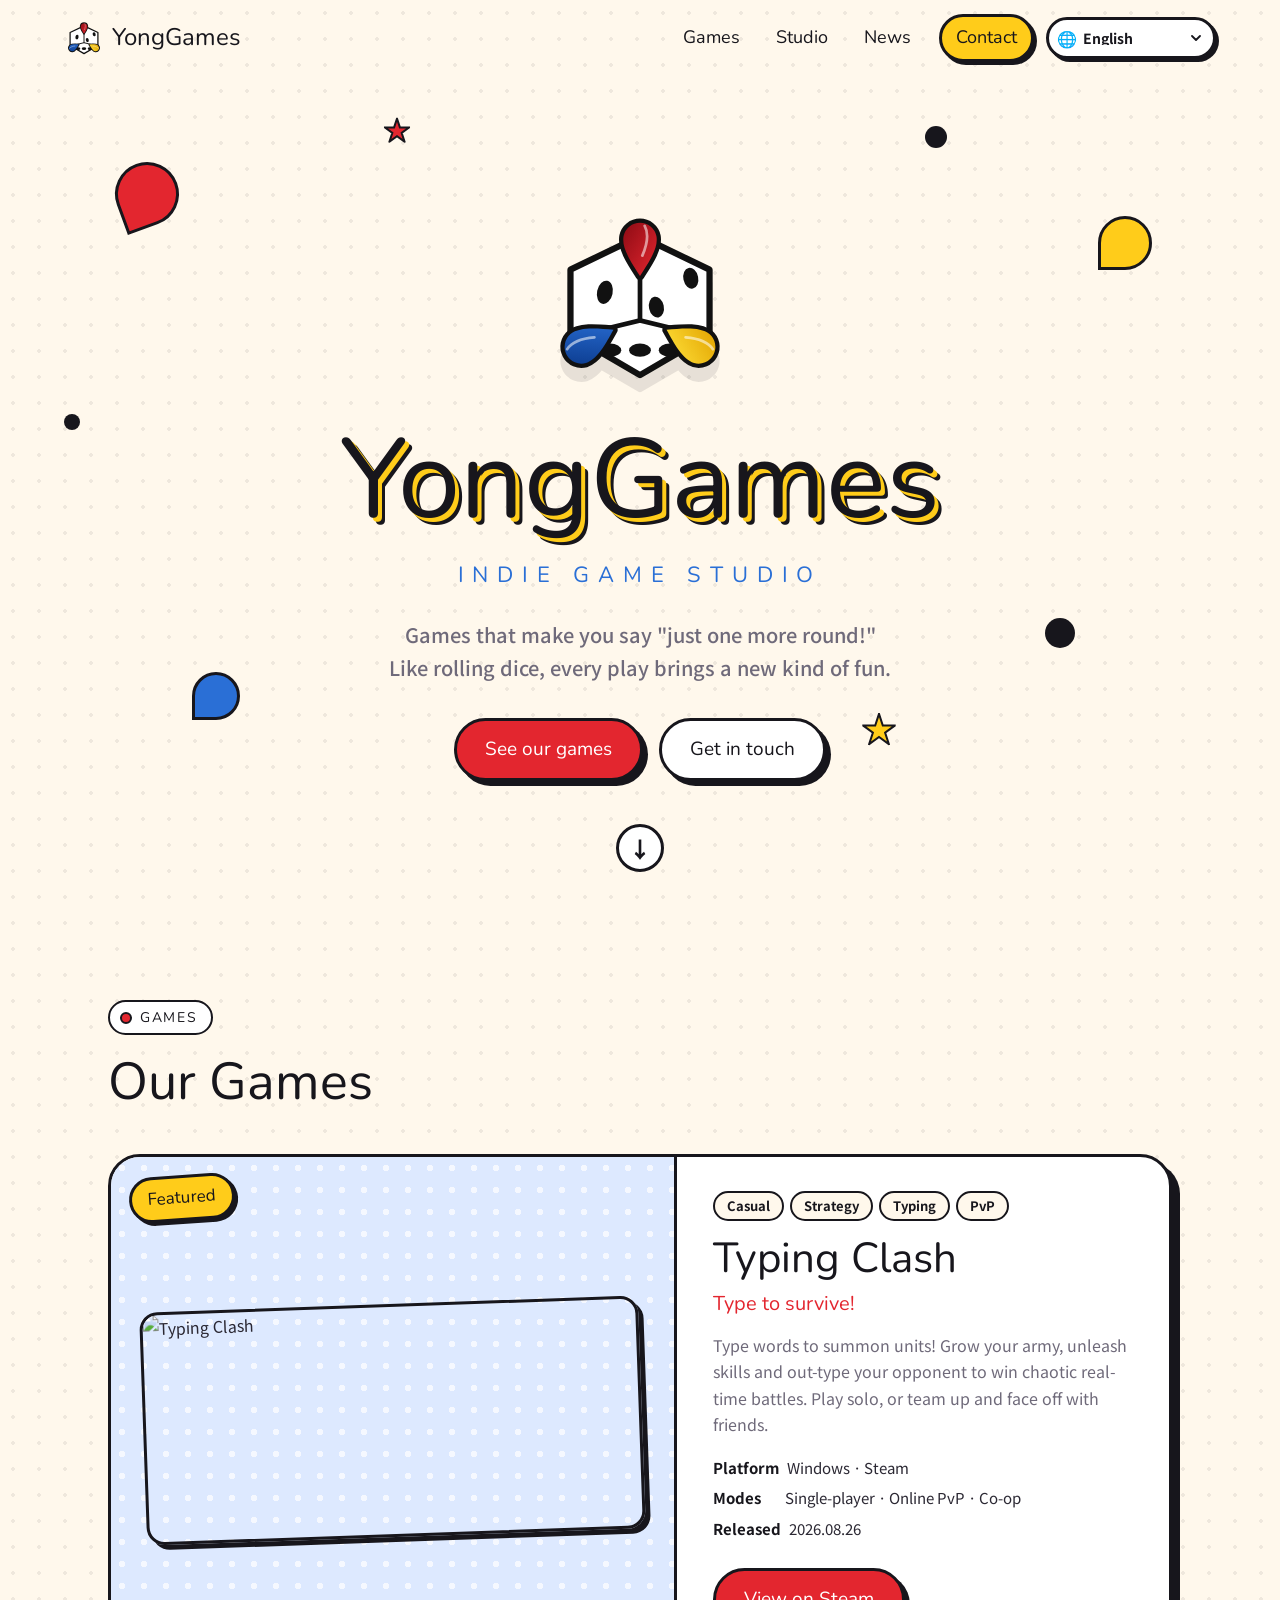
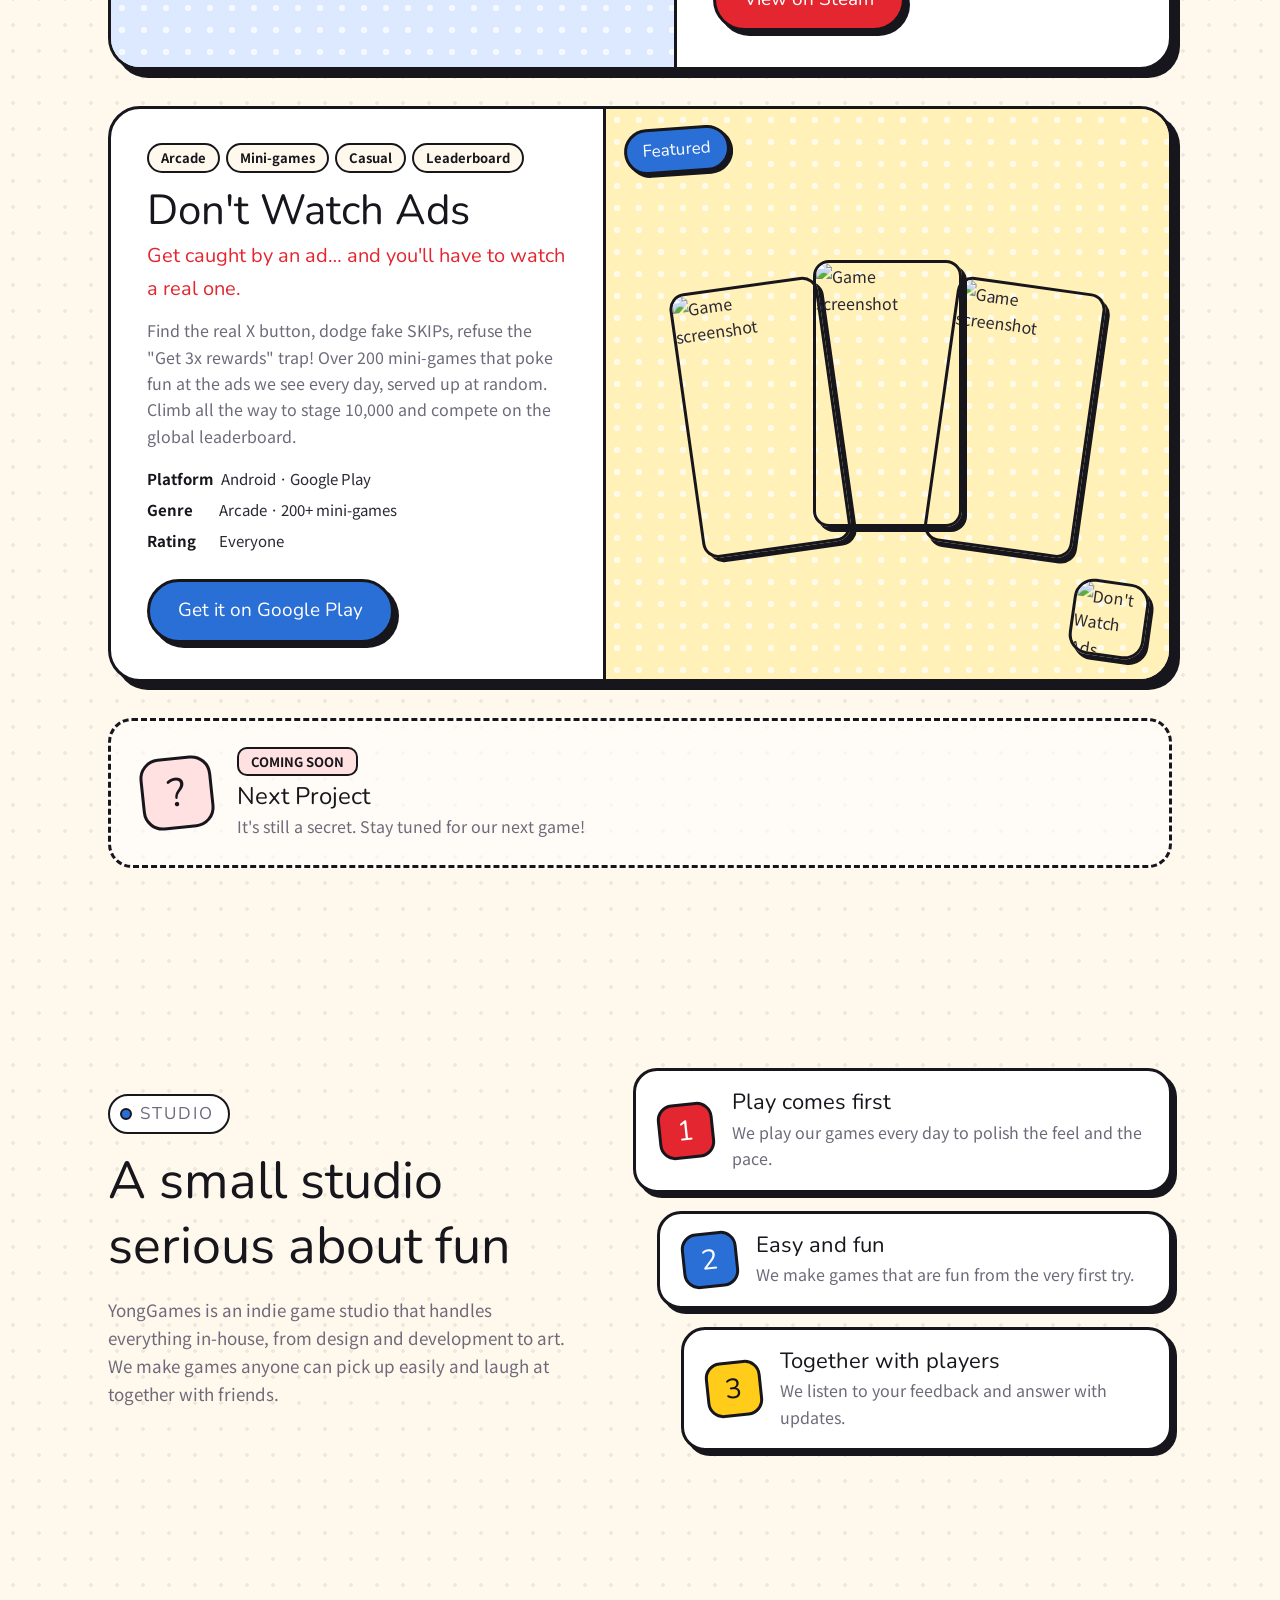
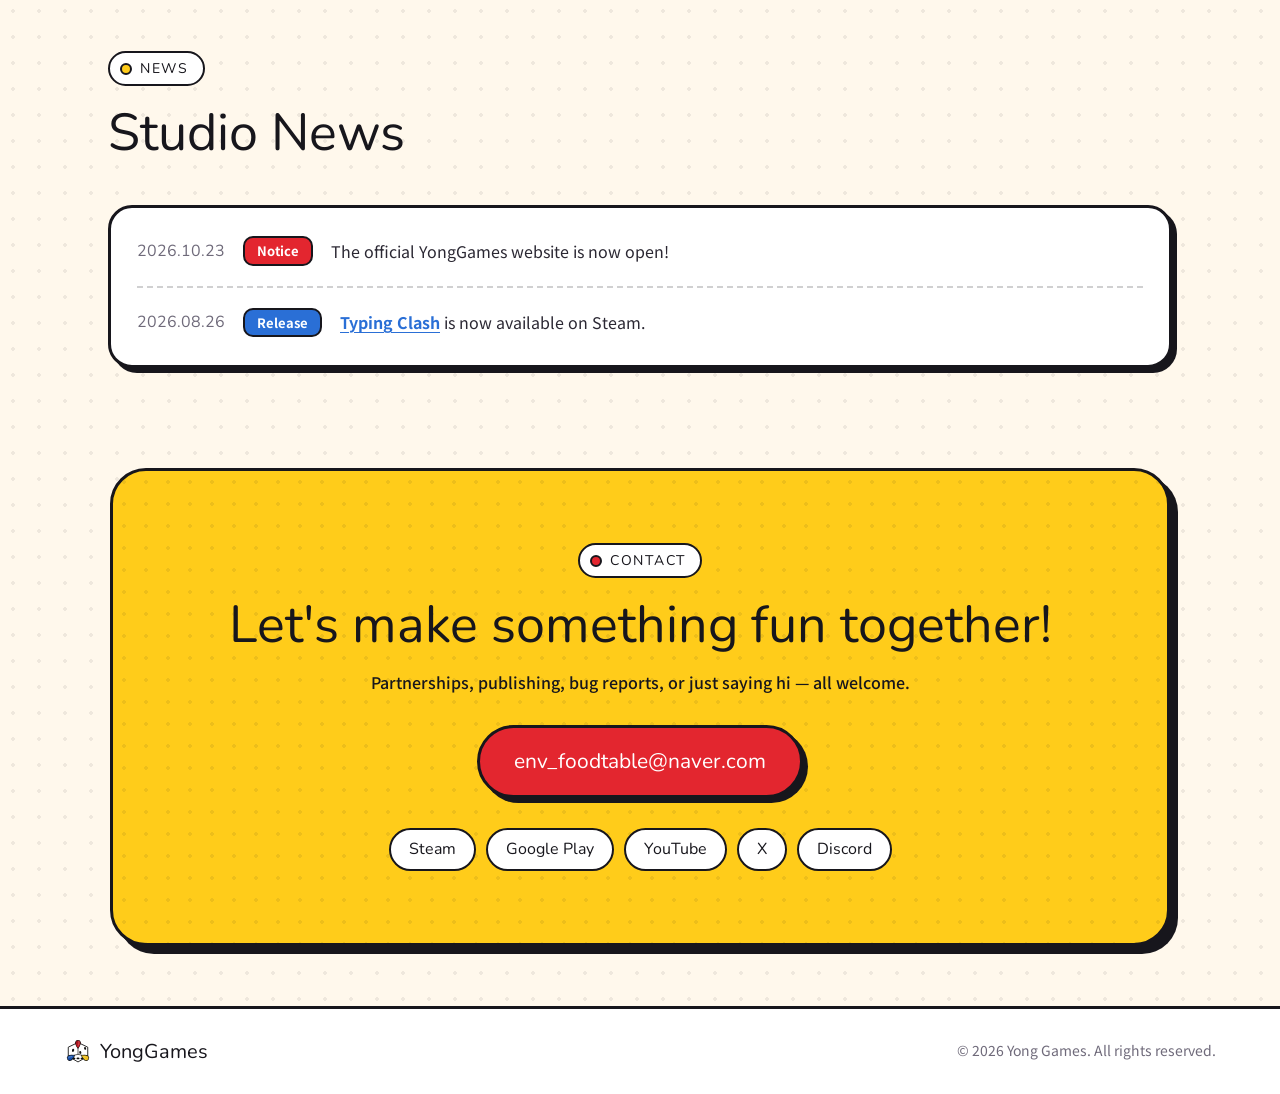
==== index.html @ a6df2eeb "Initial commit" ====
<!doctype html>
<html lang="ko">
  <head>
    <meta charset="UTF-8" />
    <meta name="viewport" content="width=device-width, initial-scale=1.0" />
    <title data-i18n="meta.title">용게임즈 | YongGames</title>
    <meta
      name="description"
      data-i18n-attr="content:meta.description"
      content="용게임즈(YongGames)는 한 판만 더 하고 싶어지는 즐거운 게임을 만드는 인디 게임 스튜디오입니다. 대표작 Typing Clash, 광고를 보지 마세요."
    />
    <link rel="icon" href="./assets/yonggames-logo.svg" type="image/svg+xml" />
    <link rel="preconnect" href="https://fonts.googleapis.com" />
    <link rel="preconnect" href="https://fonts.gstatic.com" crossorigin />
    <link
      href="https://fonts.googleapis.com/css2?family=Jua&family=Noto+Sans+KR:wght@400;500;700;900&display=swap"
      rel="stylesheet"
    />
    <link rel="stylesheet" href="./styles.css" />
  </head>
  <body>
    <header class="site-header">
      <a class="logo" href="#top" data-i18n-attr="aria-label:nav.home" aria-label="용게임즈 홈">
        <img src="./assets/yonggames-logo.svg" alt="" width="40" height="40" />
        <span data-i18n="brand">용게임즈</span>
      </a>
      <div class="header-right">
        <nav class="site-nav" aria-label="Menu">
          <a href="#games" data-i18n="nav.games">게임</a>
          <a href="#about" data-i18n="nav.studio">스튜디오</a>
          <a href="#news" data-i18n="nav.news">소식</a>
          <a href="#contact" class="nav-cta" data-i18n="nav.contact">문의하기</a>
        </nav>
        <label class="lang-picker">
          <span class="lang-globe" aria-hidden="true">🌐</span>
          <select id="lang-select" data-i18n-attr="aria-label:nav.language" aria-label="언어"></select>
        </label>
        <button class="nav-toggle" data-i18n-attr="aria-label:nav.menu" aria-label="메뉴 열기" aria-expanded="false">
          <span></span><span></span><span></span>
        </button>
      </div>
    </header>

    <main id="top">
      <section class="hero">
        <div class="floaties" aria-hidden="true">
          <span class="f f-red"></span>
          <span class="f f-blue"></span>
          <span class="f f-yellow"></span>
          <span class="f f-dot d1"></span>
          <span class="f f-dot d2"></span>
          <span class="f f-dot d3"></span>
          <span class="f f-star s1">★</span>
          <span class="f f-star s2">★</span>
        </div>
        <div class="hero-inner">
          <img
            class="hero-logo"
            src="./assets/yonggames-logo.svg"
            data-i18n-attr="alt:hero.logoAlt"
            alt="용게임즈 로고"
            width="200"
            height="200"
          />
          <h1 data-i18n="brand">용게임즈</h1>
          <p class="hero-en" data-i18n="hero.sub">YONG GAMES</p>
          <p class="hero-lead" data-i18n-html="hero.lead">
            한 판만 더 하고 싶어지는 게임!<br />
            주사위처럼 굴릴 때마다 새로운 재미를 만들어요.
          </p>
          <div class="hero-actions">
            <a class="btn btn-primary" href="#games" data-i18n="hero.ctaGames">게임 보러가기</a>
            <a class="btn btn-white" href="#contact" data-i18n="hero.ctaJoin">함께하기</a>
          </div>
        </div>
        <a class="scroll-hint" href="#games" data-i18n-attr="aria-label:hero.scroll" aria-label="아래로 스크롤">↓</a>
      </section>

      <section id="games" class="section">
        <div class="section-head reveal">
          <p class="eyebrow"><span class="dot dot-red"></span>GAMES</p>
          <h2 data-i18n="games.heading">우리가 만든 게임</h2>
        </div>

        <!-- 대표 게임 1: Typing Clash -->
        <article class="featured reveal">
          <a
            class="featured-cover"
            href="https://store.steampowered.com/app/3562030/Typing_Clash/"
            target="_blank"
            rel="noopener"
          >
            <img
              src="https://shared.fastly.steamstatic.com/store_item_assets/steam/apps/3562030/be80b4bfe53403a2cbb3455fd6128d9fba9f3851/header.jpg"
              alt="Typing Clash"
              loading="lazy"
            />
            <span class="badge" data-i18n="games.featured">대표 게임</span>
          </a>
          <div class="featured-body">
            <div class="tags">
              <span data-i18n="tag.casual">캐주얼</span><span data-i18n="tag.strategy">전략</span
              ><span data-i18n="tag.typing">타이핑</span><span>PvP</span>
            </div>
            <h3>Typing Clash</h3>
            <p class="tagline" data-i18n="tc.tagline">타이핑으로 살아남아라!</p>
            <p data-i18n="tc.desc">
              단어를 타이핑하면 유닛이 소환돼요! 군대를 키우고 스킬을 쓰면서 상대보다 빠르게
              타이핑해 정신없는 실시간 배틀에서 승리하세요. 혼자서도, 친구와 협동·대전으로도 즐길 수 있어요.
            </p>
            <ul class="facts">
              <li><strong data-i18n="fact.platform">플랫폼</strong>Windows · Steam</li>
              <li><strong data-i18n="fact.modes">모드</strong><span data-i18n="tc.modes">싱글 · 온라인 PvP · 협동</span></li>
              <li><strong data-i18n="fact.release">출시</strong>2026.08.26</li>
            </ul>
            <a
              class="btn btn-primary"
              href="https://store.steampowered.com/app/3562030/Typing_Clash/"
              target="_blank"
              rel="noopener"
              data-i18n="tc.cta"
              >Steam에서 보기</a
            >
          </div>
        </article>

        <!-- 대표 게임 2: 광고를 보지 마세요 -->
        <article class="featured featured-alt reveal">
          <a
            class="featured-cover phones"
            href="https://play.google.com/store/apps/details?id=com.yonggames.dontwatchads"
            target="_blank"
            rel="noopener"
          >
            <img
              class="app-icon"
              src="https://play-lh.googleusercontent.com/NWHtSCQCW4ZjvYl4ptyJjQ5IK6-ZDOzxmS8xwbN3X098SHlrl99tu-ztU0WH5LQHF0sOp8M500JDSgrW6NowGg=w240-h240-rw"
              data-i18n-attr="alt:dwa.title"
              alt="광고를 보지 마세요"
              loading="lazy"
            />
            <img
              class="shot"
              src="https://play-lh.googleusercontent.com/IQz4MXP4gEf43cxCPpSzetyZrkqcrDK0xfyImqPmXGHAUsAp5D5VI0_x9c8xrH6do3L6i_J2h8zAFlFT90bp=h600-rw"
              data-i18n-attr="alt:dwa.shotAlt"
              alt="게임 스크린샷"
              loading="lazy"
            />
            <img
              class="shot"
              src="https://play-lh.googleusercontent.com/q57dYQNM0iueJPQT7unUm63ZNWS0Q5R8rHJ4p3NUsp-88ZqOVSQhVxbqP1HEhSyy3xfUTC_c_UCXdFGTj4Sehg=h600-rw"
              data-i18n-attr="alt:dwa.shotAlt"
              alt="게임 스크린샷"
              loading="lazy"
            />
            <img
              class="shot"
              src="https://play-lh.googleusercontent.com/WYB9jNUJCcb3AOt-Re3YibpU-ZGKzdt-rffSWPUNy1I5kxi-h7uc85OAqI8B6MKACMCJLUv_AESRrsnJ6KNqI3k=h600-rw"
              data-i18n-attr="alt:dwa.shotAlt"
              alt="게임 스크린샷"
              loading="lazy"
            />
            <span class="badge badge-blue" data-i18n="games.featured">대표 게임</span>
          </a>
          <div class="featured-body">
            <div class="tags">
              <span data-i18n="tag.arcade">아케이드</span><span data-i18n="tag.minigame">미니게임</span
              ><span data-i18n="tag.casual">캐주얼</span><span data-i18n="tag.ranking">랭킹</span>
            </div>
            <h3 data-i18n="dwa.title">광고를 보지 마세요</h3>
            <p class="tagline" data-i18n="dwa.tagline">광고에 걸리면… 진짜 광고를 봐야 합니다.</p>
            <p data-i18n="dwa.desc">
              진짜 X 버튼 찾기, 가짜 SKIP 피하기, '보상 3배 받기' 함정 거절하기! 매일 겪는 광고를 비튼
              200개 넘는 미니게임이 랜덤으로 이어져요. 스테이지 10,000까지 도전하고 전 세계 플레이어와
              랭킹을 겨뤄보세요.
            </p>
            <ul class="facts">
              <li><strong data-i18n="fact.platform">플랫폼</strong>Android · Google Play</li>
              <li><strong data-i18n="fact.genre">장르</strong><span data-i18n="dwa.genre">아케이드 · 미니게임 200+</span></li>
              <li><strong data-i18n="fact.rating">이용가</strong><span data-i18n="dwa.rating">전체이용가</span></li>
            </ul>
            <a
              class="btn btn-blue"
              href="https://play.google.com/store/apps/details?id=com.yonggames.dontwatchads"
              target="_blank"
              rel="noopener"
              data-i18n="dwa.cta"
              >Google Play에서 받기</a
            >
          </div>
        </article>

        <article class="coming reveal">
          <span class="coming-q">?</span>
          <div>
            <span class="status status-soon">COMING SOON</span>
            <h3 data-i18n="coming.title">다음 프로젝트</h3>
            <p data-i18n="coming.desc">아직은 비밀이에요. 곧 공개될 새 게임을 기대해주세요!</p>
          </div>
        </article>
      </section>

      <section id="about" class="section about">
        <div class="about-text reveal">
          <p class="eyebrow"><span class="dot dot-blue"></span>STUDIO</p>
          <h2 data-i18n-html="about.heading">재미에 진심인<br />작은 스튜디오</h2>
          <p data-i18n="about.desc">
            용게임즈는 기획부터 개발, 아트까지 직접 만드는 인디 게임 스튜디오예요. 누구나 쉽게 시작하고,
            친구와 함께 웃을 수 있는 게임을 만들고 있어요.
          </p>
        </div>
        <ul class="values">
          <li class="reveal">
            <span class="pip pip-red">1</span>
            <div>
              <h3 data-i18n="value1.title">플레이가 먼저</h3>
              <p data-i18n="value1.desc">매일 직접 플레이하며 손맛과 템포를 다듬어요.</p>
            </div>
          </li>
          <li class="reveal">
            <span class="pip pip-blue">2</span>
            <div>
              <h3 data-i18n="value2.title">쉽고 즐겁게</h3>
              <p data-i18n="value2.desc">처음 해도 바로 재밌는 게임을 만들어요.</p>
            </div>
          </li>
          <li class="reveal">
            <span class="pip pip-yellow">3</span>
            <div>
              <h3 data-i18n="value3.title">플레이어와 함께</h3>
              <p data-i18n="value3.desc">여러분의 의견을 듣고 업데이트로 답해요.</p>
            </div>
          </li>
        </ul>
      </section>

      <section id="news" class="section">
        <div class="section-head reveal">
          <p class="eyebrow"><span class="dot dot-yellow"></span>NEWS</p>
          <h2 data-i18n="news.heading">스튜디오 소식</h2>
        </div>
        <ul class="news-list">
          <li class="reveal">
            <time datetime="2026-10-23">2026.10.23</time>
            <span class="news-tag tag-red" data-i18n="news.tagNotice">공지</span>
            <p data-i18n="news.item1">용게임즈 공식 홈페이지가 오픈했어요!</p>
          </li>
          <li class="reveal">
            <time datetime="2026-08-26">2026.08.26</time>
            <span class="news-tag tag-blue" data-i18n="news.tagRelease">출시</span>
            <p data-i18n-html="news.item2">
              <a href="https://store.steampowered.com/app/3562030/Typing_Clash/" target="_blank" rel="noopener">Typing Clash</a>가 Steam에 출시됐어요.
            </p>
          </li>
        </ul>
      </section>

      <section id="contact" class="section contact reveal">
        <p class="eyebrow"><span class="dot dot-red"></span>CONTACT</p>
        <h2 data-i18n="contact.heading">같이 재밌는 걸 만들어요!</h2>
        <p data-i18n="contact.desc">제휴, 퍼블리싱, 버그 제보, 그냥 인사도 환영해요.</p>
        <a class="btn btn-primary btn-lg" href="mailto:env_foodtable@naver.com">env_foodtable@naver.com</a>
        <div class="socials">
          <a href="https://store.steampowered.com/search/?developer=Yong%20Games" target="_blank" rel="noopener">Steam</a>
          <a href="https://play.google.com/store/search?q=YongGames&c=apps" target="_blank" rel="noopener">Google Play</a>
          <a href="https://www.youtube.com/channel/UCJnWgWigeGgUTXkeI8KGYcQ" target="_blank" rel="noopener">YouTube</a>
          <a href="#">X</a>
          <a href="#">Discord</a>
        </div>
      </section>
    </main>

    <footer class="site-footer">
      <a class="logo" href="#top">
        <img src="./assets/yonggames-logo.svg" alt="" width="28" height="28" />
        <span data-i18n="brand">용게임즈</span>
      </a>
      <p>© <span id="year">2026</span> Yong Games. All rights reserved.</p>
    </footer>

    <script src="./i18n.js"></script>
    <script src="./script.js"></script>
  </body>
</html>
---- styles.css ----
:root {
  --bg: #fff8ec;
  --bg-2: #fff1d6;
  --card: #ffffff;
  --ink: #17161c;
  --text: #2b2833;
  --muted: #6f6a7a;
  --red: #e3262f;
  --red-soft: #ffe1e1;
  --blue: #2a6fd6;
  --blue-soft: #dde9ff;
  --yellow: #ffcc1a;
  --yellow-soft: #fff1b8;
  --border: 3px solid var(--ink);
  --pop: 5px 5px 0 var(--ink);
  --pop-lg: 8px 8px 0 var(--ink);
  --radius: 24px;
  --display: "Jua", "Noto Sans KR", sans-serif;
}

* {
  box-sizing: border-box;
}

html {
  scroll-behavior: smooth;
}

body {
  margin: 0;
  font-family: "Noto Sans KR", system-ui, -apple-system, "Segoe UI", sans-serif;
  color: var(--text);
  background-color: var(--bg);
  background-image: radial-gradient(rgba(23, 22, 28, 0.07) 2px, transparent 2px);
  background-size: 26px 26px;
  word-break: keep-all;
  overflow-wrap: break-word;
  line-height: 1.65;
}

/* keep-all은 한국어 전용: 일본어·중국어·태국어처럼 띄어쓰기 없는 언어는 줄바꿈이 안 돼서 넘침 */
html:not([lang="ko"]) body {
  word-break: normal;
}

a {
  color: inherit;
  text-decoration: none;
}

h1,
h2,
h3 {
  margin: 0;
  line-height: 1.25;
  font-family: var(--display);
  font-weight: 400;
  color: var(--ink);
}

.eyebrow {
  display: inline-flex;
  align-items: center;
  gap: 8px;
  margin: 0 0 14px;
  padding: 4px 14px 4px 10px;
  border: 2px solid var(--ink);
  border-radius: 999px;
  background: #fff;
  font-family: var(--display);
  font-size: 14px;
  letter-spacing: 0.12em;
  color: var(--ink);
}

.dot {
  width: 12px;
  height: 12px;
  border-radius: 50%;
  border: 2px solid var(--ink);
}

.dot-red { background: var(--red); }
.dot-blue { background: var(--blue); }
.dot-yellow { background: var(--yellow); }

/* Header */
.site-header {
  position: fixed;
  inset: 0 0 auto;
  z-index: 50;
  display: flex;
  align-items: center;
  justify-content: space-between;
  padding: 14px clamp(16px, 5vw, 64px);
  transition: background 0.3s, border-color 0.3s;
  border-bottom: 3px solid transparent;
}

.site-header.scrolled {
  background: rgba(255, 248, 236, 0.92);
  backdrop-filter: blur(10px);
  border-color: var(--ink);
}

.logo {
  display: flex;
  align-items: center;
  gap: 8px;
  font-family: var(--display);
  font-size: 24px;
  color: var(--ink);
}

.logo img {
  transition: transform 0.4s cubic-bezier(0.34, 1.56, 0.64, 1);
}

.logo:hover img {
  transform: rotate(-15deg) scale(1.1);
}

.site-nav {
  display: flex;
  align-items: center;
  gap: 8px;
  font-family: var(--display);
  font-size: 18px;
}

.site-nav a {
  padding: 6px 14px;
  border-radius: 999px;
  color: var(--ink);
  transition: background 0.2s;
}

.site-nav a:hover {
  background: var(--yellow-soft);
}

.site-nav .nav-cta {
  margin-left: 6px;
  border: var(--border);
  background: var(--yellow);
  box-shadow: 3px 3px 0 var(--ink);
  transition: transform 0.15s, box-shadow 0.15s;
}

.site-nav .nav-cta:hover {
  background: var(--yellow);
  transform: translate(-2px, -2px);
  box-shadow: 5px 5px 0 var(--ink);
}

.header-right {
  display: flex;
  align-items: center;
  gap: 12px;
}

/* 언어 선택 */
.lang-picker {
  position: relative;
  display: flex;
  align-items: center;
}

.lang-globe {
  position: absolute;
  inset-inline-start: 11px;
  font-size: 16px;
  pointer-events: none;
}

.lang-picker select {
  appearance: none;
  max-width: 170px;
  height: 42px;
  padding-block: 0;
  padding-inline: 34px 30px;
  border: var(--border);
  border-radius: 999px;
  background:
    url("data:image/svg+xml,%3Csvg xmlns='http://www.w3.org/2000/svg' viewBox='0 0 10 6'%3E%3Cpath d='M1 1l4 4 4-4' fill='none' stroke='%2317161c' stroke-width='1.8' stroke-linecap='round' stroke-linejoin='round'/%3E%3C/svg%3E")
      no-repeat right 12px center / 10px 6px,
    #fff;
  box-shadow: 3px 3px 0 var(--ink);
  font: 700 14px/1 "Noto Sans KR", system-ui, sans-serif;
  color: var(--ink);
  text-overflow: ellipsis;
  cursor: pointer;
}

[dir="rtl"] .lang-picker select {
  background-position: left 12px center, 0 0;
}

.lang-picker select:focus-visible {
  outline: 3px solid var(--blue);
  outline-offset: 2px;
}

.nav-toggle {
  display: none;
  width: 46px;
  height: 46px;
  padding: 12px 10px;
  background: #fff;
  border: var(--border);
  border-radius: 14px;
  box-shadow: 3px 3px 0 var(--ink);
  cursor: pointer;
  flex-direction: column;
  justify-content: space-between;
}

.nav-toggle span {
  display: block;
  height: 3px;
  background: var(--ink);
  border-radius: 3px;
}

/* Hero */
.hero {
  position: relative;
  min-height: 100vh;
  display: grid;
  place-items: center;
  text-align: center;
  padding: 110px 16px 90px;
  overflow: hidden;
}

.hero-inner {
  position: relative;
  max-width: 760px;
}

.hero-logo {
  width: clamp(140px, 22vw, 200px);
  height: auto;
  animation: bob 3s ease-in-out infinite;
  filter: drop-shadow(0 14px 0 rgba(23, 22, 28, 0.1));
}

@keyframes bob {
  0%, 100% { transform: translateY(0) rotate(-3deg); }
  50% { transform: translateY(-14px) rotate(3deg); }
}

.hero h1 {
  font-size: clamp(56px, 11vw, 112px);
  margin-top: 8px;
  color: var(--ink);
  text-shadow:
    4px 4px 0 var(--yellow),
    7px 7px 0 var(--ink);
}

.hero-en {
  margin: 6px 0 24px;
  font-family: var(--display);
  font-size: clamp(16px, 2.4vw, 22px);
  letter-spacing: 0.4em;
  color: var(--blue);
}

.hero-lead {
  margin: 0 auto 34px;
  font-size: clamp(16px, 2.2vw, 20px);
  font-weight: 500;
  color: var(--muted);
}

.hero-actions {
  display: flex;
  flex-wrap: wrap;
  justify-content: center;
  gap: 16px;
}

.btn {
  display: inline-flex;
  align-items: center;
  justify-content: center;
  padding: 13px 28px;
  border: var(--border);
  border-radius: 999px;
  font-family: var(--display);
  font-size: 19px;
  color: var(--ink);
  box-shadow: var(--pop);
  transition: transform 0.15s, box-shadow 0.15s;
}

.btn:hover {
  transform: translate(-2px, -2px);
  box-shadow: 7px 7px 0 var(--ink);
}

.btn:active {
  transform: translate(3px, 3px);
  box-shadow: 2px 2px 0 var(--ink);
}

.btn-primary {
  background: var(--red);
  color: #fff;
}

.btn-white {
  background: #fff;
}

.btn-lg {
  padding: 16px 34px;
  font-size: 21px;
}

.scroll-hint {
  position: absolute;
  bottom: 28px;
  left: 50%;
  display: grid;
  place-items: center;
  width: 48px;
  height: 48px;
  margin-left: -24px;
  border: var(--border);
  border-radius: 50%;
  background: #fff;
  font-size: 22px;
  font-weight: 900;
  color: var(--ink);
  animation: hop 1.6s ease-in-out infinite;
}

@keyframes hop {
  0%, 100% { transform: translateY(0); }
  50% { transform: translateY(10px); }
}

/* 떠다니는 장식 */
.floaties .f {
  position: absolute;
  animation: float 7s ease-in-out infinite;
}

.f-red,
.f-blue,
.f-yellow {
  width: 64px;
  height: 64px;
  border: var(--border);
  border-radius: 50% 50% 50% 0;
}

.f-red { background: var(--red); top: 18%; left: 9%; transform: rotate(-20deg); }
.f-blue { background: var(--blue); bottom: 20%; left: 15%; width: 48px; height: 48px; animation-delay: -2s; }
.f-yellow { background: var(--yellow); top: 24%; right: 10%; width: 54px; height: 54px; animation-delay: -4s; }

.f-dot {
  width: 22px;
  height: 22px;
  border-radius: 50%;
  background: var(--ink);
}

.d1 { top: 14%; right: 26%; animation-delay: -1s; }
.d2 { bottom: 28%; right: 16%; width: 30px; height: 30px; animation-delay: -3s; }
.d3 { top: 46%; left: 5%; width: 16px; height: 16px; animation-delay: -5s; }

.f-star {
  font-size: 34px;
  color: var(--yellow);
  -webkit-text-stroke: 2px var(--ink);
}

.s1 { bottom: 16%; right: 30%; animation-delay: -2.5s; }
.s2 { top: 12%; left: 30%; font-size: 26px; color: var(--red); animation-delay: -6s; }

@keyframes float {
  0%, 100% { translate: 0 0; rotate: 0deg; }
  50% { translate: 0 -22px; rotate: 12deg; }
}

/* Sections */
.section {
  max-width: 1160px;
  margin: 0 auto;
  padding: 100px clamp(16px, 5vw, 48px);
}

.section-head {
  margin-bottom: 40px;
}

.section h2 {
  font-size: clamp(34px, 5vw, 52px);
}

/* 대표 게임 */
.featured {
  display: grid;
  grid-template-columns: 1.15fr 1fr;
  background: var(--card);
  border: var(--border);
  border-radius: 32px;
  box-shadow: var(--pop-lg);
  overflow: hidden;
  margin-bottom: 36px;
}

.featured-cover {
  position: relative;
  display: flex;
  align-items: center;
  justify-content: center;
  padding: 56px 32px 40px;
  background:
    radial-gradient(circle, rgba(255, 255, 255, 0.7) 3px, transparent 3px) 0 0 / 22px 22px,
    var(--blue-soft);
  border-right: var(--border);
}

.featured-cover img {
  display: block;
  width: 100%;
  height: auto;
  aspect-ratio: 460 / 215;
  object-fit: cover;
  border: var(--border);
  border-radius: 18px;
  box-shadow: var(--pop);
  transform: rotate(-2deg);
  transition: transform 0.3s cubic-bezier(0.34, 1.56, 0.64, 1);
}

.featured-cover:hover img {
  transform: rotate(0deg) scale(1.03);
}

.badge {
  position: absolute;
  top: 18px;
  left: 18px;
  padding: 6px 16px;
  border: var(--border);
  border-radius: 999px;
  background: var(--yellow);
  font-family: var(--display);
  font-size: 17px;
  color: var(--ink);
  box-shadow: 3px 3px 0 var(--ink);
  transform: rotate(-4deg);
}

.featured-body {
  padding: 34px 36px 36px;
}

.featured-body h3 {
  font-size: clamp(32px, 4vw, 42px);
}

.tagline {
  margin: 2px 0 12px;
  font-family: var(--display);
  font-size: 20px;
  color: var(--red);
}

.featured-body > p:not(.tagline) {
  margin: 0 0 18px;
  color: var(--muted);
}

.facts {
  list-style: none;
  margin: 0 0 26px;
  padding: 0;
  display: grid;
  gap: 6px;
  font-size: 15px;
}

.facts strong {
  display: inline-block;
  min-width: 64px;
  margin-right: 8px;
  color: var(--ink);
}

/* 대표 게임 2: 좌우 반전 + 폰 스크린샷 */
.featured-alt {
  grid-template-columns: 1fr 1.15fr;
}

.featured-alt .featured-cover {
  order: 2;
  border-right: 0;
  border-left: var(--border);
  background:
    radial-gradient(circle, rgba(255, 255, 255, 0.7) 3px, transparent 3px) 0 0 / 22px 22px,
    var(--yellow-soft);
}

.phones {
  gap: 0;
  min-height: 380px;
}

.phones .shot {
  width: 30%;
  max-width: 150px;
  aspect-ratio: 166 / 296;
  margin: 0 -10px;
  border-radius: 16px;
}

.phones .shot:nth-of-type(2) { transform: rotate(-8deg) translateY(16px); }
.phones .shot:nth-of-type(3) { transform: translateY(-8px); z-index: 1; }
.phones .shot:nth-of-type(4) { transform: rotate(8deg) translateY(16px); }

.featured-cover.phones:hover .shot {
  transform: none;
}

.phones .app-icon {
  position: absolute;
  right: 22px;
  bottom: 22px;
  z-index: 2;
  width: 76px;
  height: 76px;
  aspect-ratio: 1;
  border-radius: 20px;
  transform: rotate(8deg);
}

.badge-blue {
  background: var(--blue);
  color: #fff;
}

.featured-alt .badge {
  z-index: 2;
}

.btn-blue {
  background: var(--blue);
  color: #fff;
}

/* 다음 프로젝트 */
.coming {
  display: flex;
  align-items: center;
  gap: 24px;
  padding: 26px 30px;
  border: 3px dashed var(--ink);
  border-radius: var(--radius);
  background: rgba(255, 255, 255, 0.6);
}

.coming-q {
  flex-shrink: 0;
  display: grid;
  place-items: center;
  width: 72px;
  height: 72px;
  border: var(--border);
  border-radius: 20px;
  background: var(--red-soft);
  font-family: var(--display);
  font-size: 40px;
  color: var(--ink);
  transform: rotate(-6deg);
}

.coming h3 {
  margin: 8px 0 2px;
  font-size: 24px;
}

.coming p {
  margin: 0;
  color: var(--muted);
}

/* 게임 카드 */
.game-grid {
  display: grid;
  grid-template-columns: repeat(auto-fill, minmax(300px, 1fr));
  gap: 28px;
}

.game-card {
  background: var(--card);
  border: var(--border);
  border-radius: var(--radius);
  box-shadow: var(--pop);
  overflow: hidden;
  transition: transform 0.2s, box-shadow 0.2s;
}

.game-card:hover {
  transform: translate(-3px, -3px) rotate(-0.6deg);
  box-shadow: var(--pop-lg);
}

.game-cover {
  aspect-ratio: 16 / 8;
  display: grid;
  place-items: center;
  position: relative;
  border-bottom: var(--border);
  font-family: var(--display);
  font-size: 34px;
  color: var(--ink);
}

.game-cover img {
  position: absolute;
  inset: 0;
  width: 100%;
  height: 100%;
  object-fit: cover;
}

.cover-blue {
  background:
    radial-gradient(circle, rgba(255, 255, 255, 0.5) 3px, transparent 3px) 0 0 / 22px 22px,
    var(--blue-soft);
}

.cover-yellow {
  background:
    radial-gradient(circle, rgba(255, 255, 255, 0.6) 3px, transparent 3px) 0 0 / 22px 22px,
    var(--yellow-soft);
  font-size: 56px;
}

.game-body {
  padding: 22px 24px 24px;
}

.tags {
  display: flex;
  flex-wrap: wrap;
  gap: 6px;
  margin-bottom: 12px;
}

.tags span {
  padding: 2px 12px;
  border: 2px solid var(--ink);
  border-radius: 999px;
  background: var(--bg);
  font-size: 13px;
  font-weight: 700;
  color: var(--ink);
}

.game-body h3 {
  font-size: 24px;
  margin-bottom: 6px;
}

.game-body p {
  margin: 0 0 18px;
  color: var(--muted);
  font-size: 15px;
}

.game-meta {
  display: flex;
  justify-content: space-between;
  align-items: center;
}

.status {
  padding: 3px 12px;
  border: 2px solid var(--ink);
  border-radius: 10px;
  font-size: 13px;
  font-weight: 700;
  color: var(--ink);
}

.status-dev { background: var(--yellow); }
.status-soon { background: var(--red-soft); }

.link {
  font-family: var(--display);
  font-size: 17px;
  color: var(--blue);
}

/* About */
.about {
  display: grid;
  grid-template-columns: 1fr 1.15fr;
  gap: 56px;
  align-items: center;
}

.about-text h2 {
  margin-bottom: 18px;
}

.about-text p {
  color: var(--muted);
  font-size: 17px;
}

.values {
  list-style: none;
  margin: 0;
  padding: 0;
  display: grid;
  gap: 18px;
}

.values li {
  display: flex;
  align-items: center;
  gap: 18px;
  padding: 18px 22px;
  background: var(--card);
  border: var(--border);
  border-radius: var(--radius);
  box-shadow: var(--pop);
}

.values li:nth-child(2) { margin-left: 24px; }
.values li:nth-child(3) { margin-left: 48px; }

.pip {
  flex-shrink: 0;
  display: grid;
  place-items: center;
  width: 56px;
  height: 56px;
  border: var(--border);
  border-radius: 16px;
  font-family: var(--display);
  font-size: 28px;
  color: #fff;
  transform: rotate(-6deg);
}

.pip-red { background: var(--red); }
.pip-blue { background: var(--blue); }
.pip-yellow { background: var(--yellow); color: var(--ink); }

.values h3 {
  font-size: 22px;
}

.values p {
  margin: 2px 0 0;
  color: var(--muted);
}

/* News */
.news-list {
  list-style: none;
  margin: 0;
  padding: 8px 26px;
  background: var(--card);
  border: var(--border);
  border-radius: var(--radius);
  box-shadow: var(--pop);
}

.news-list li {
  display: flex;
  align-items: center;
  gap: 18px;
  padding: 20px 0;
  border-bottom: 2px dashed rgba(23, 22, 28, 0.2);
}

.news-list li:last-child {
  border-bottom: 0;
}

.news-list time {
  flex-shrink: 0;
  font-family: var(--display);
  font-size: 16px;
  color: var(--muted);
}

.news-tag {
  flex-shrink: 0;
  padding: 2px 12px;
  border: 2px solid var(--ink);
  border-radius: 10px;
  font-size: 13px;
  font-weight: 700;
}

.tag-red { background: var(--red); color: #fff; }
.tag-blue { background: var(--blue); color: #fff; }

.news-list p {
  margin: 0;
}

.news-list p a {
  font-weight: 700;
  color: var(--blue);
  text-decoration: underline;
  text-underline-offset: 3px;
}

/* Contact */
.contact {
  position: relative;
  text-align: center;
  max-width: 1060px;
  margin-bottom: 60px;
  padding-top: 72px;
  padding-bottom: 72px;
  border: var(--border);
  border-radius: 36px;
  box-shadow: var(--pop-lg);
  background:
    radial-gradient(rgba(23, 22, 28, 0.08) 2px, transparent 2px) 0 0 / 22px 22px,
    var(--yellow);
}

.contact .eyebrow {
  background: #fff;
}

.contact > p:not(.eyebrow) {
  margin: 12px 0 30px;
  font-weight: 500;
  color: var(--ink);
}

.socials {
  display: flex;
  flex-wrap: wrap;
  justify-content: center;
  gap: 10px;
  margin-top: 30px;
}

.socials a {
  padding: 6px 18px;
  border: 2px solid var(--ink);
  border-radius: 999px;
  background: #fff;
  font-family: var(--display);
  font-size: 16px;
  color: var(--ink);
  transition: transform 0.15s, background 0.15s;
}

.socials a:hover {
  transform: translateY(-3px);
  background: var(--blue-soft);
}

/* Footer */
.site-footer {
  display: flex;
  justify-content: space-between;
  align-items: center;
  flex-wrap: wrap;
  gap: 12px;
  padding: 26px clamp(16px, 5vw, 64px);
  border-top: var(--border);
  background: #fff;
  color: var(--muted);
  font-size: 14px;
}

.site-footer .logo {
  font-size: 20px;
}

.site-footer p {
  margin: 0;
}

/* Reveal animation */
.reveal {
  opacity: 0;
  transform: translateY(30px) scale(0.97);
  transition:
    opacity 0.6s ease,
    transform 0.6s cubic-bezier(0.34, 1.56, 0.64, 1);
}

.reveal.visible {
  opacity: 1;
  transform: none;
}

/* 오른쪽→왼쪽 언어(아랍어) */
[dir="rtl"] .featured-cover {
  border-right: 0;
  border-left: var(--border);
}

[dir="rtl"] .featured-alt .featured-cover {
  border-left: 0;
  border-right: var(--border);
}

[dir="rtl"] .badge {
  left: auto;
  right: 18px;
}

[dir="rtl"] .phones .app-icon {
  right: auto;
  left: 22px;
}

[dir="rtl"] .facts strong {
  margin-right: 0;
  margin-left: 8px;
}

[dir="rtl"] .values li:nth-child(2) { margin-left: 0; margin-right: 24px; }
[dir="rtl"] .values li:nth-child(3) { margin-left: 0; margin-right: 48px; }

[dir="rtl"] .site-nav .nav-cta {
  margin-left: 0;
  margin-right: 6px;
}

@media (prefers-reduced-motion: reduce) {
  .reveal {
    opacity: 1;
    transform: none;
    transition: none;
  }
  .hero-logo,
  .scroll-hint,
  .floaties .f {
    animation: none;
  }
}

/* Mobile */
@media (max-width: 820px) {
  .nav-toggle {
    display: flex;
  }

  .site-nav {
    position: fixed;
    inset: 76px 16px auto;
    flex-direction: column;
    align-items: stretch;
    gap: 4px;
    padding: 12px;
    background: #fff;
    border: var(--border);
    border-radius: var(--radius);
    box-shadow: var(--pop);
    opacity: 0;
    pointer-events: none;
    transform: translateY(-8px);
    transition: opacity 0.2s, transform 0.2s;
  }

  .site-nav.open {
    opacity: 1;
    pointer-events: auto;
    transform: none;
  }

  .site-nav a {
    padding: 10px 14px;
  }

  .site-nav .nav-cta {
    margin: 6px 0 0;
    text-align: center;
  }

  .featured {
    grid-template-columns: 1fr;
  }

  .featured-cover {
    padding: 54px 18px 28px;
    border-right: 0;
    border-bottom: var(--border);
  }

  .featured-body {
    padding: 24px 22px 26px;
  }

  .featured-alt .featured-cover {
    order: 0;
    border-left: 0;
  }

  .phones {
    min-height: 0;
    padding-bottom: 44px;
  }

  .phones .app-icon {
    width: 60px;
    height: 60px;
    right: 14px;
    bottom: 14px;
  }

  .coming {
    padding: 22px 20px;
    gap: 16px;
  }

  .about {
    grid-template-columns: 1fr;
    gap: 32px;
  }

  .values li:nth-child(n),
  [dir="rtl"] .values li:nth-child(n) {
    margin-left: 0;
    margin-right: 0;
  }

  [dir="rtl"] .featured-cover,
  [dir="rtl"] .featured-alt .featured-cover {
    border-left: 0;
    border-right: 0;
  }

  .header-right {
    gap: 8px;
  }

  .lang-picker select {
    max-width: 112px;
    height: 46px;
    padding-inline: 32px 24px;
    font-size: 13px;
    border-radius: 14px;
    background-position: right 9px center, 0 0;
  }

  [dir="rtl"] .lang-picker select {
    background-position: left 9px center, 0 0;
  }

  .game-grid {
    grid-template-columns: 1fr;
  }

  .news-list {
    padding: 4px 18px;
  }

  .news-list li {
    flex-wrap: wrap;
    gap: 6px 12px;
  }

  .news-list p {
    flex-basis: 100%;
  }

  .section {
    padding-top: 76px;
    padding-bottom: 76px;
  }

  .contact {
    margin-left: 16px;
    margin-right: 16px;
    padding-left: 20px;
    padding-right: 20px;
  }

  .btn-lg {
    font-size: 17px;
    padding: 14px 22px;
  }

  .f-red { left: 4%; top: 12%; }
  .f-yellow { right: 5%; top: 16%; }
  .s2,
  .d3 {
    display: none;
  }
}
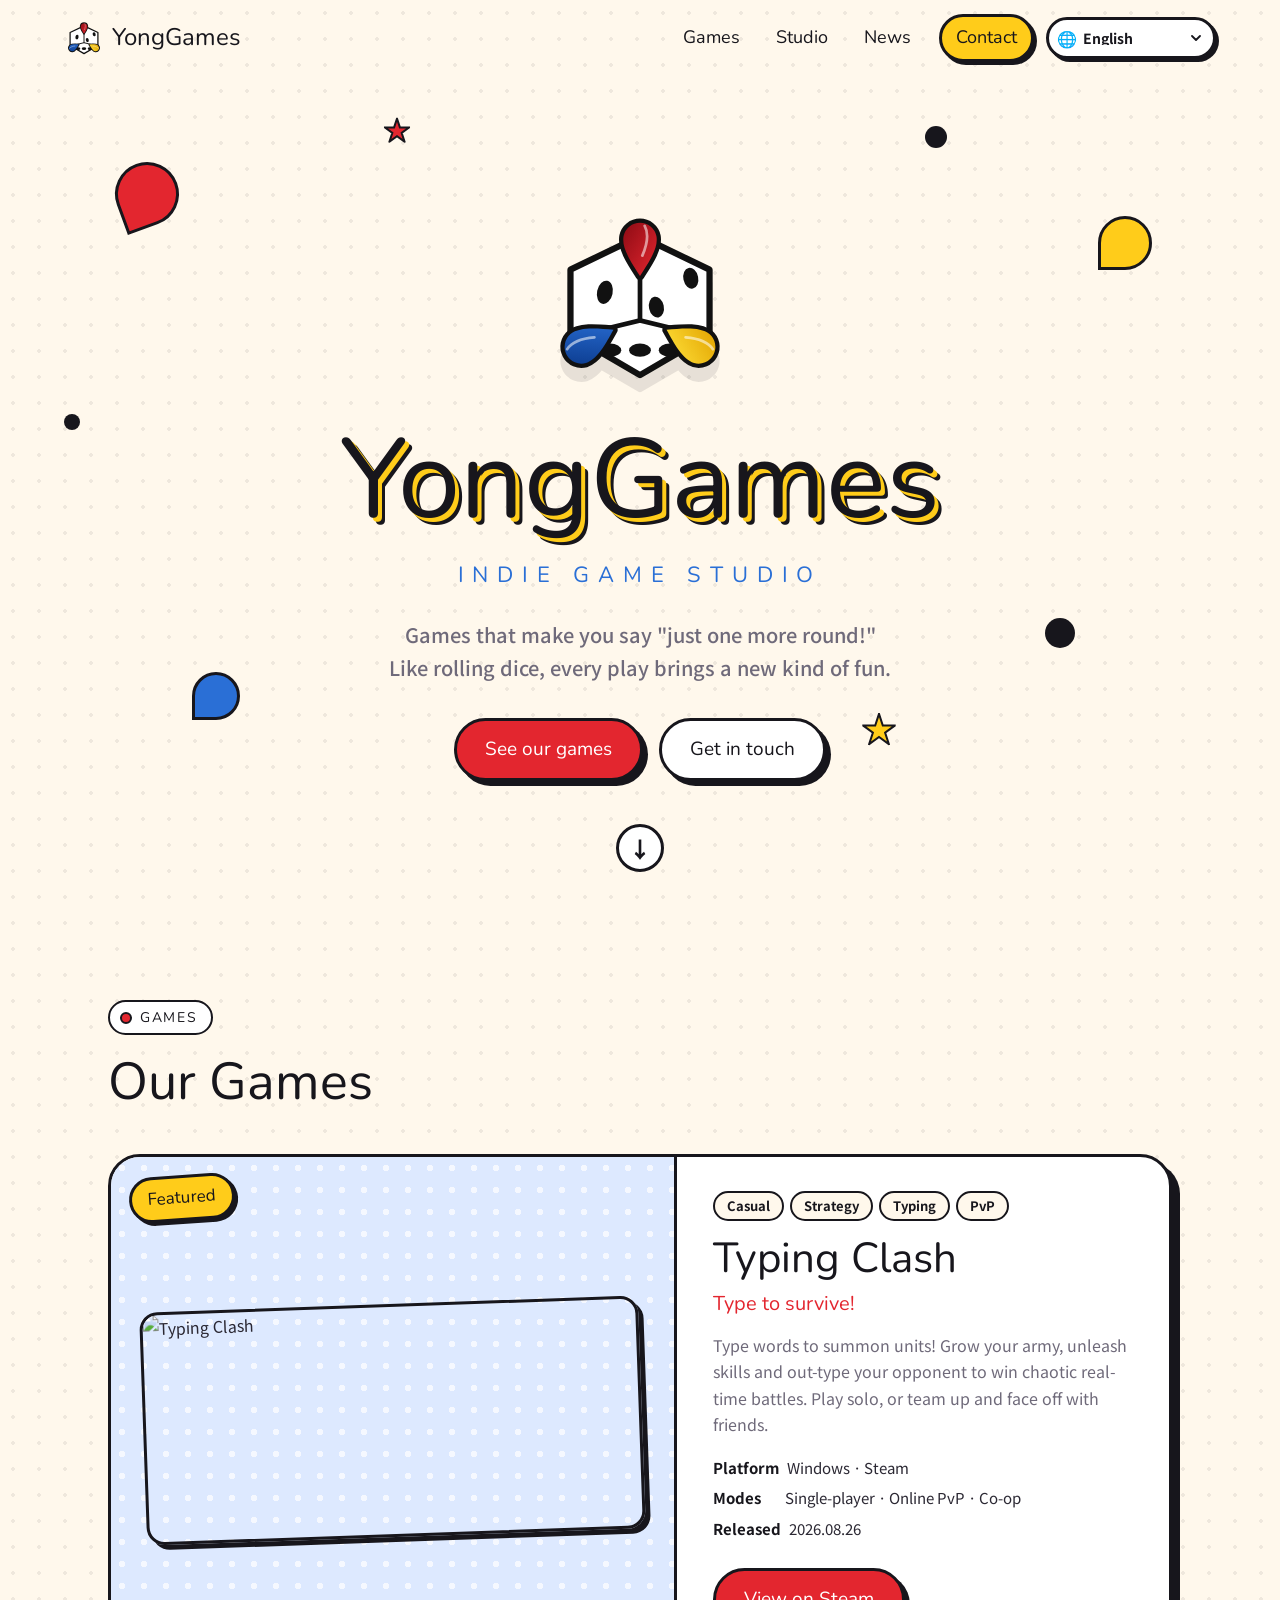
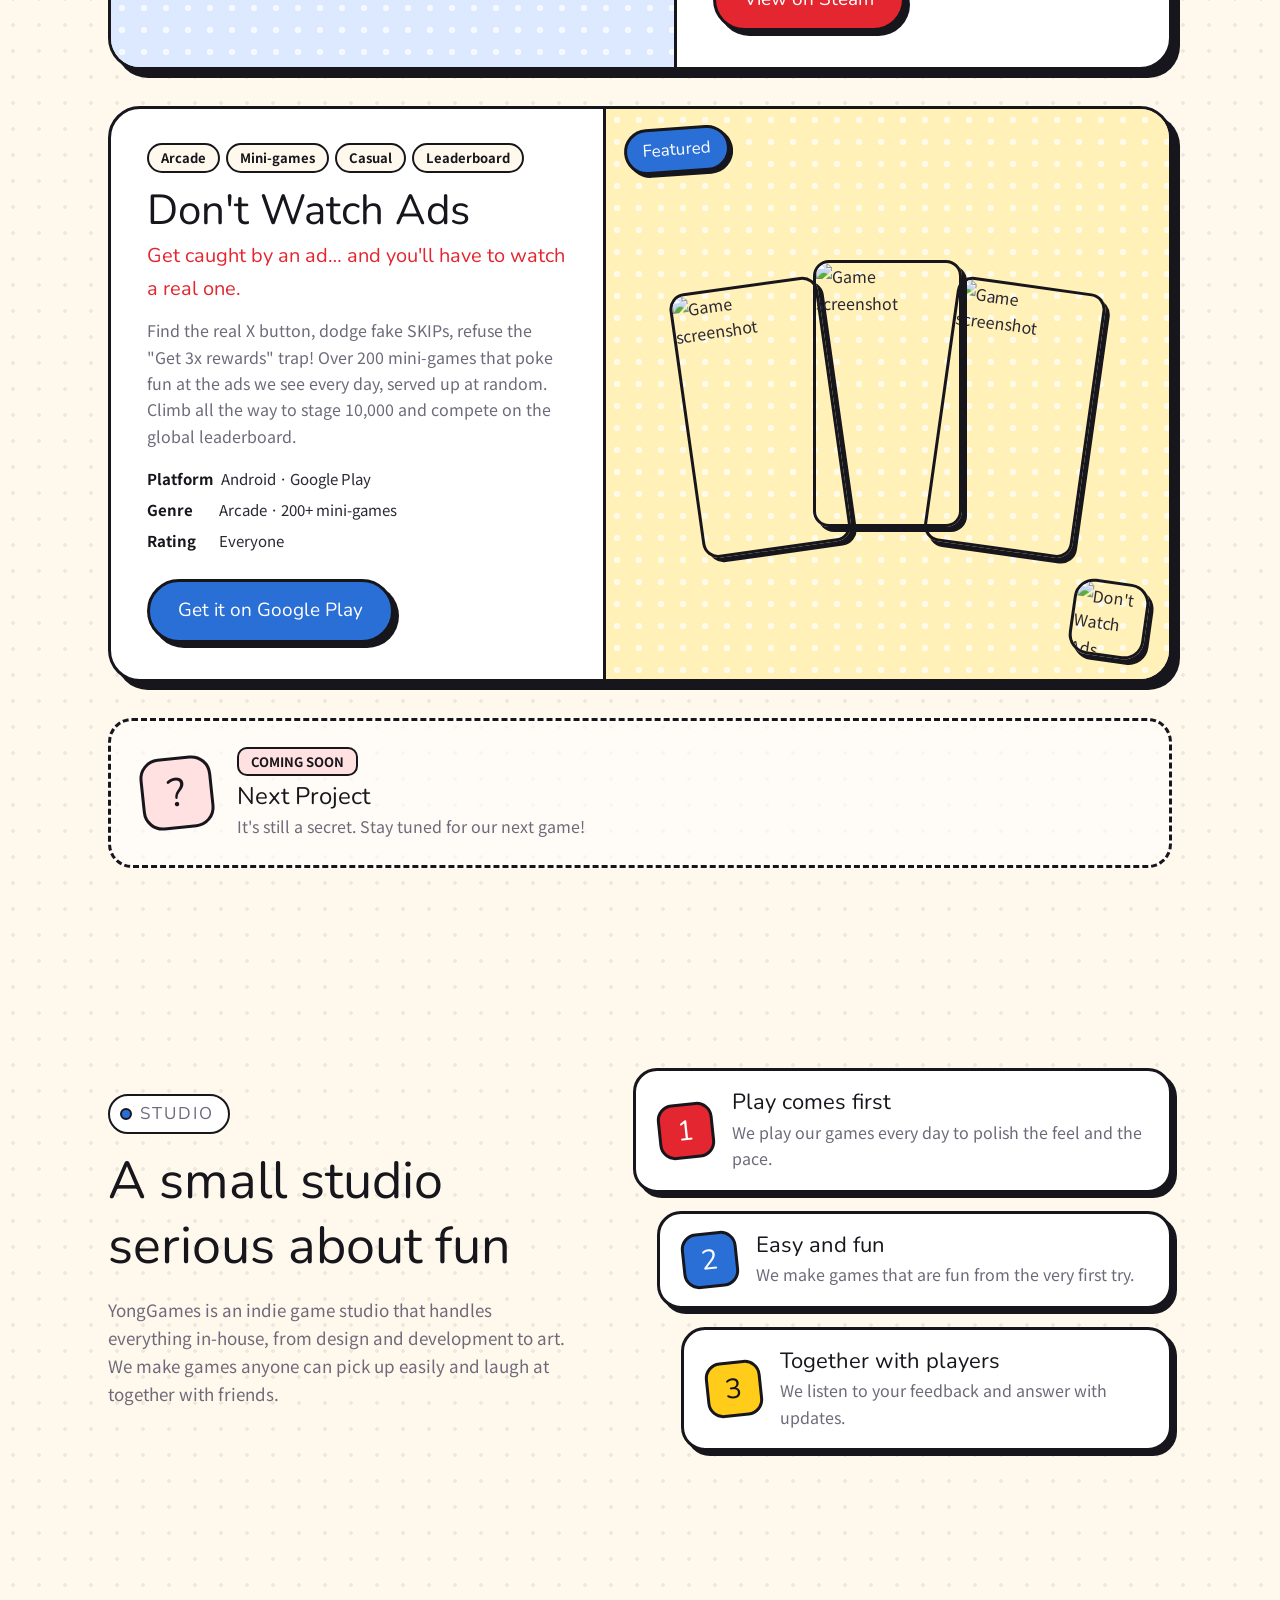
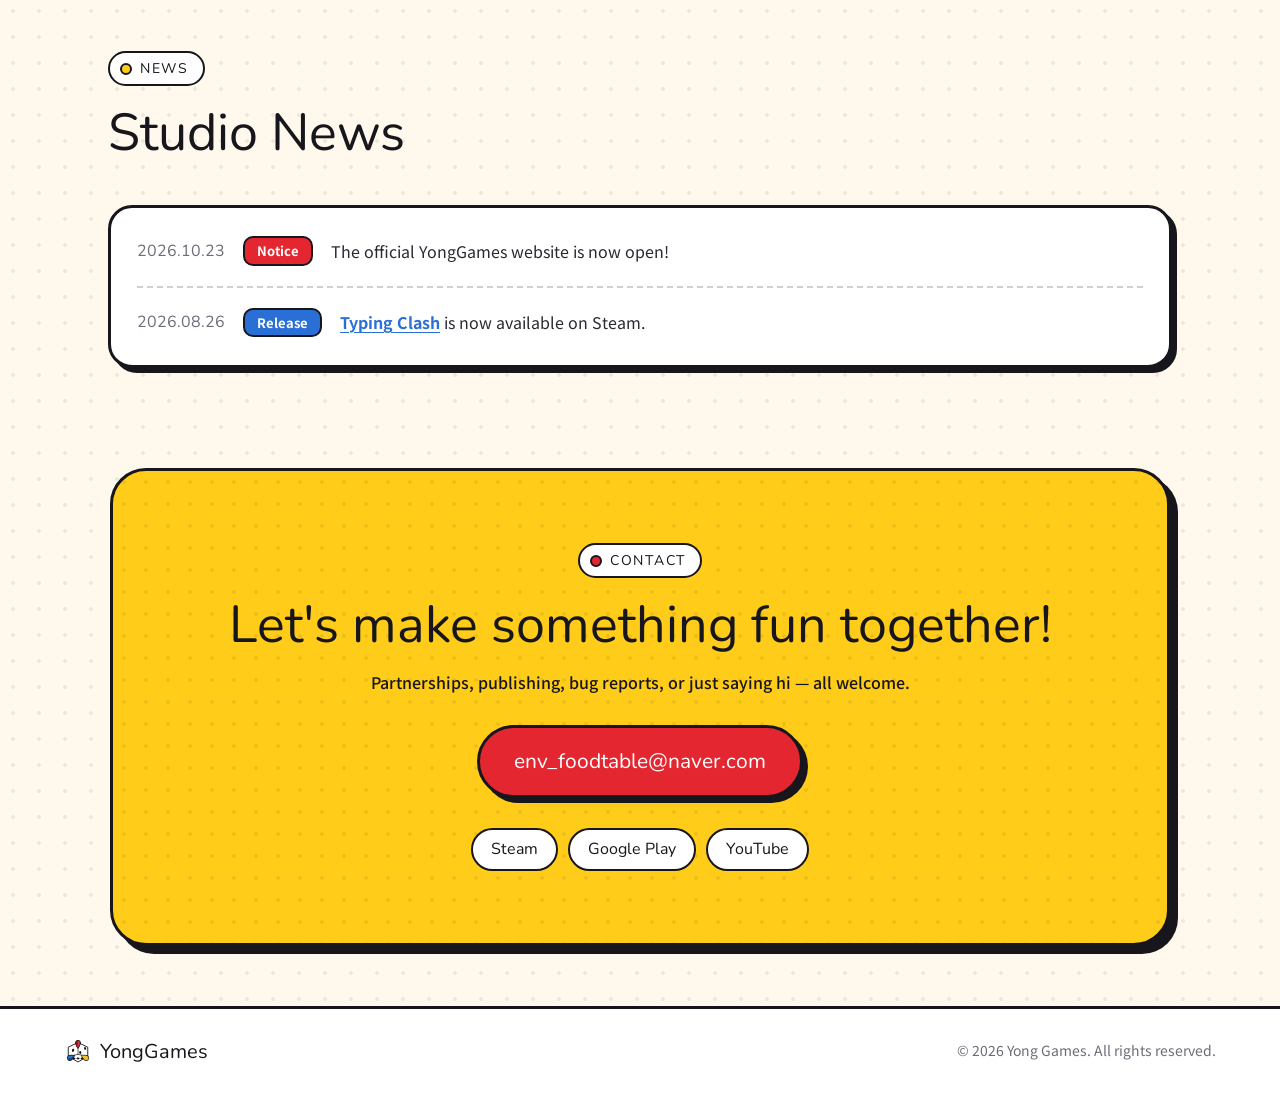
==== commit 7263f2c9: "22222" ====
--- a/index.html
+++ b/index.html
@@ -262,10 +262,8 @@
         <a class="btn btn-primary btn-lg" href="mailto:env_foodtable@naver.com">env_foodtable@naver.com</a>
         <div class="socials">
           <a href="https://store.steampowered.com/search/?developer=Yong%20Games" target="_blank" rel="noopener">Steam</a>
-          <a href="https://play.google.com/store/search?q=YongGames&c=apps" target="_blank" rel="noopener">Google Play</a>
+          <a href="https://play.google.com/store/apps/dev?id=8468106926195278932" target="_blank" rel="noopener">Google Play</a>
           <a href="https://www.youtube.com/channel/UCJnWgWigeGgUTXkeI8KGYcQ" target="_blank" rel="noopener">YouTube</a>
-          <a href="#">X</a>
-          <a href="#">Discord</a>
         </div>
       </section>
     </main>
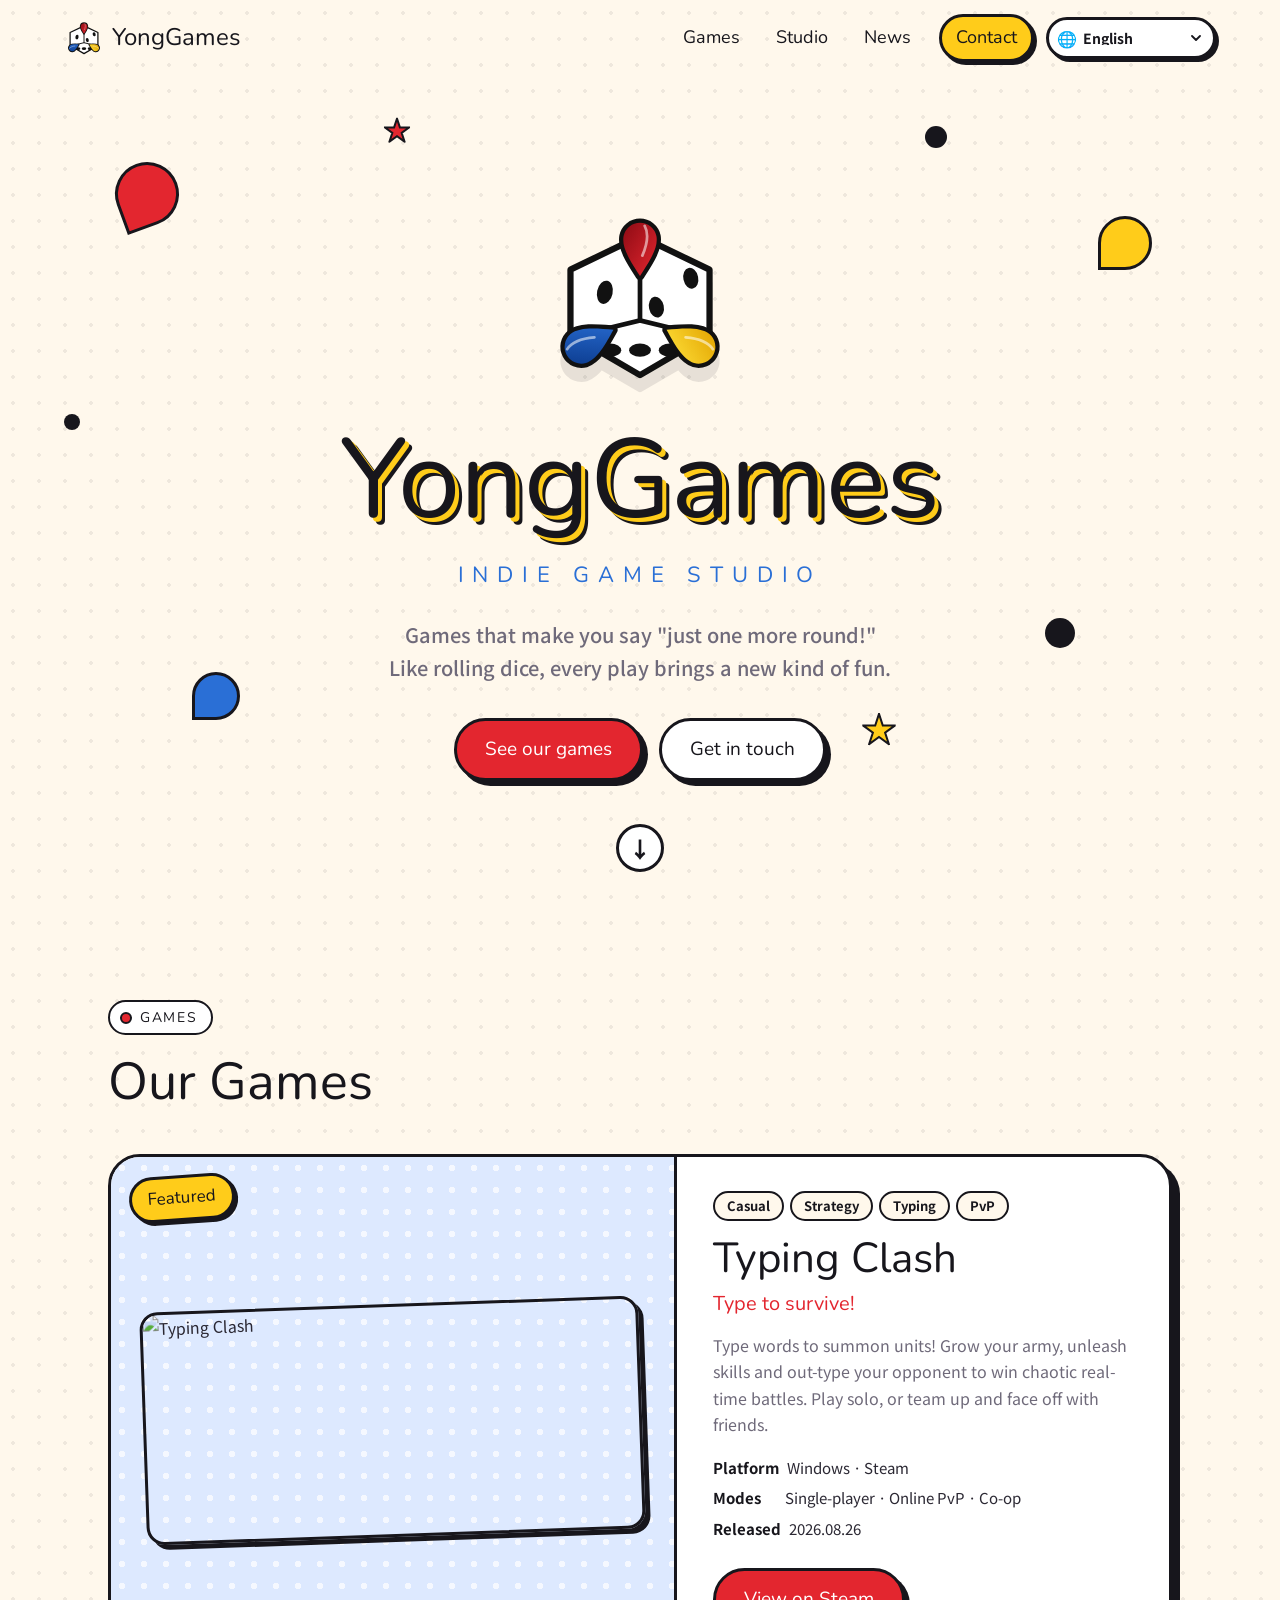
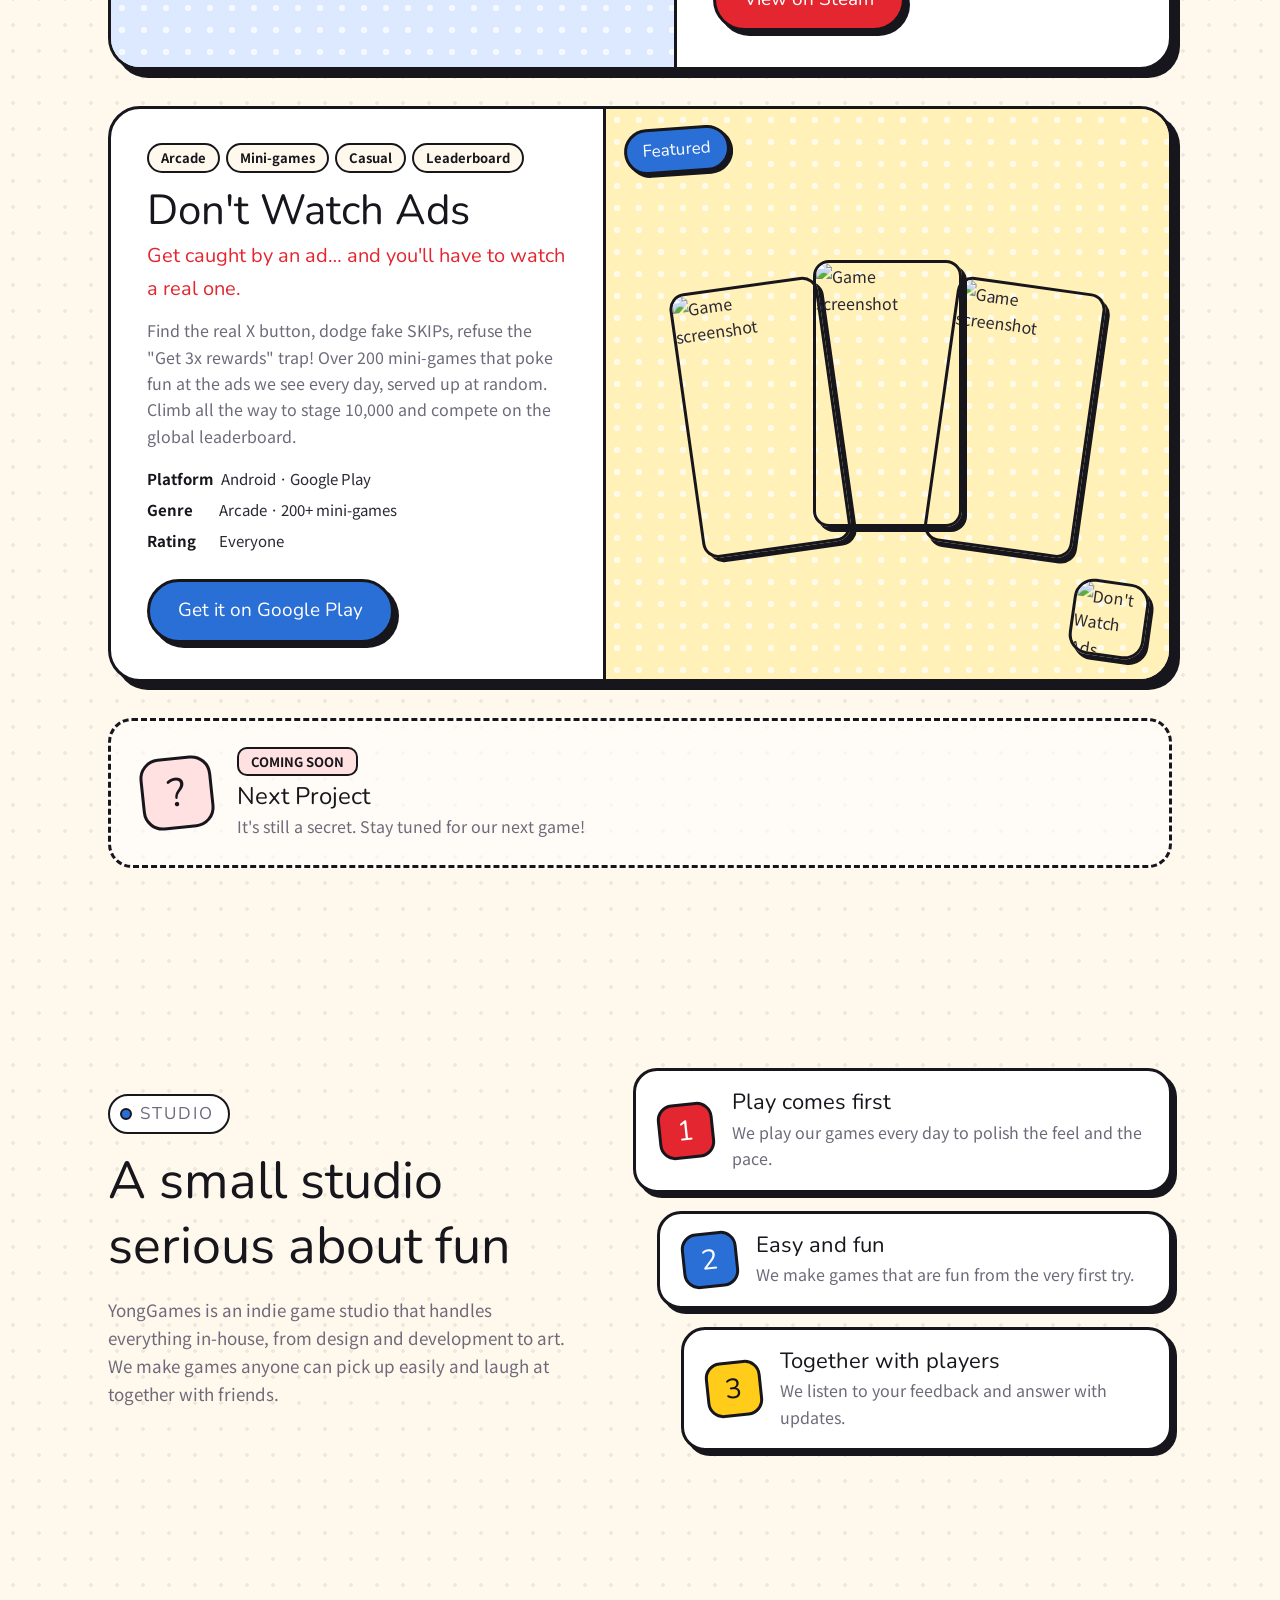
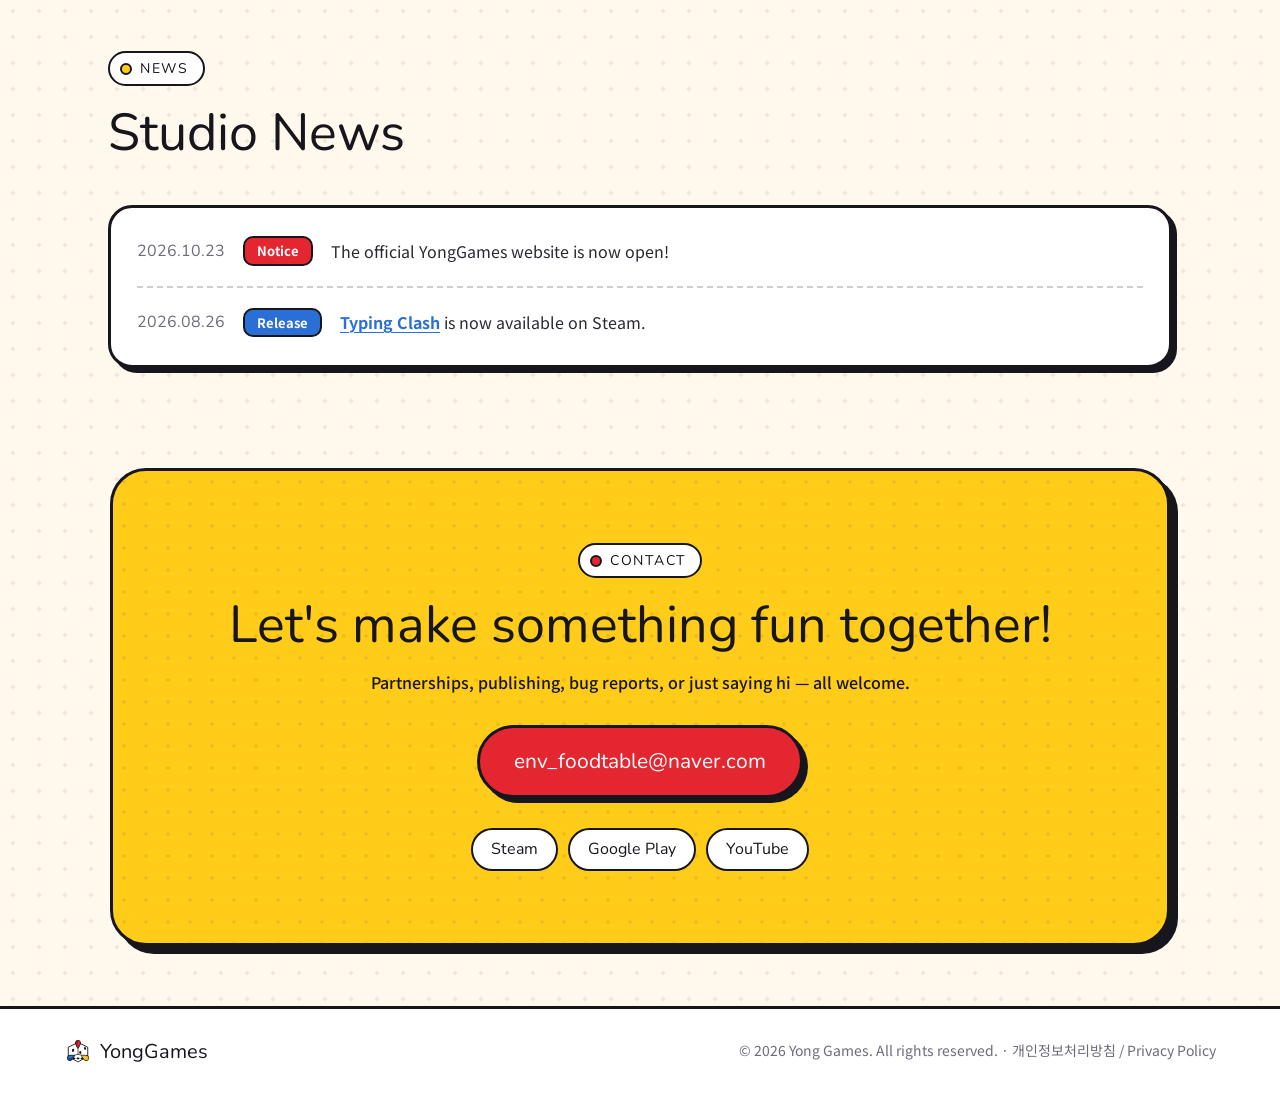
==== commit 356b905d: "개인정보처리방침 페이지 추가 (Google 로그인 브랜딩 인증용) + 푸터 링크 Co-Authored-By: Claude Opus 5.5 <noreply@anthropic.com>" ====
--- a/index.html
+++ b/index.html
@@ -273,7 +273,7 @@
         <img src="./assets/yonggames-logo.svg" alt="" width="28" height="28" />
         <span data-i18n="brand">용게임즈</span>
       </a>
-      <p>© <span id="year">2026</span> Yong Games. All rights reserved.</p>
+      <p>© <span id="year">2026</span> Yong Games. All rights reserved. · <a href="./privacy.html">개인정보처리방침 / Privacy Policy</a></p>
     </footer>
 
     <script src="./i18n.js"></script>
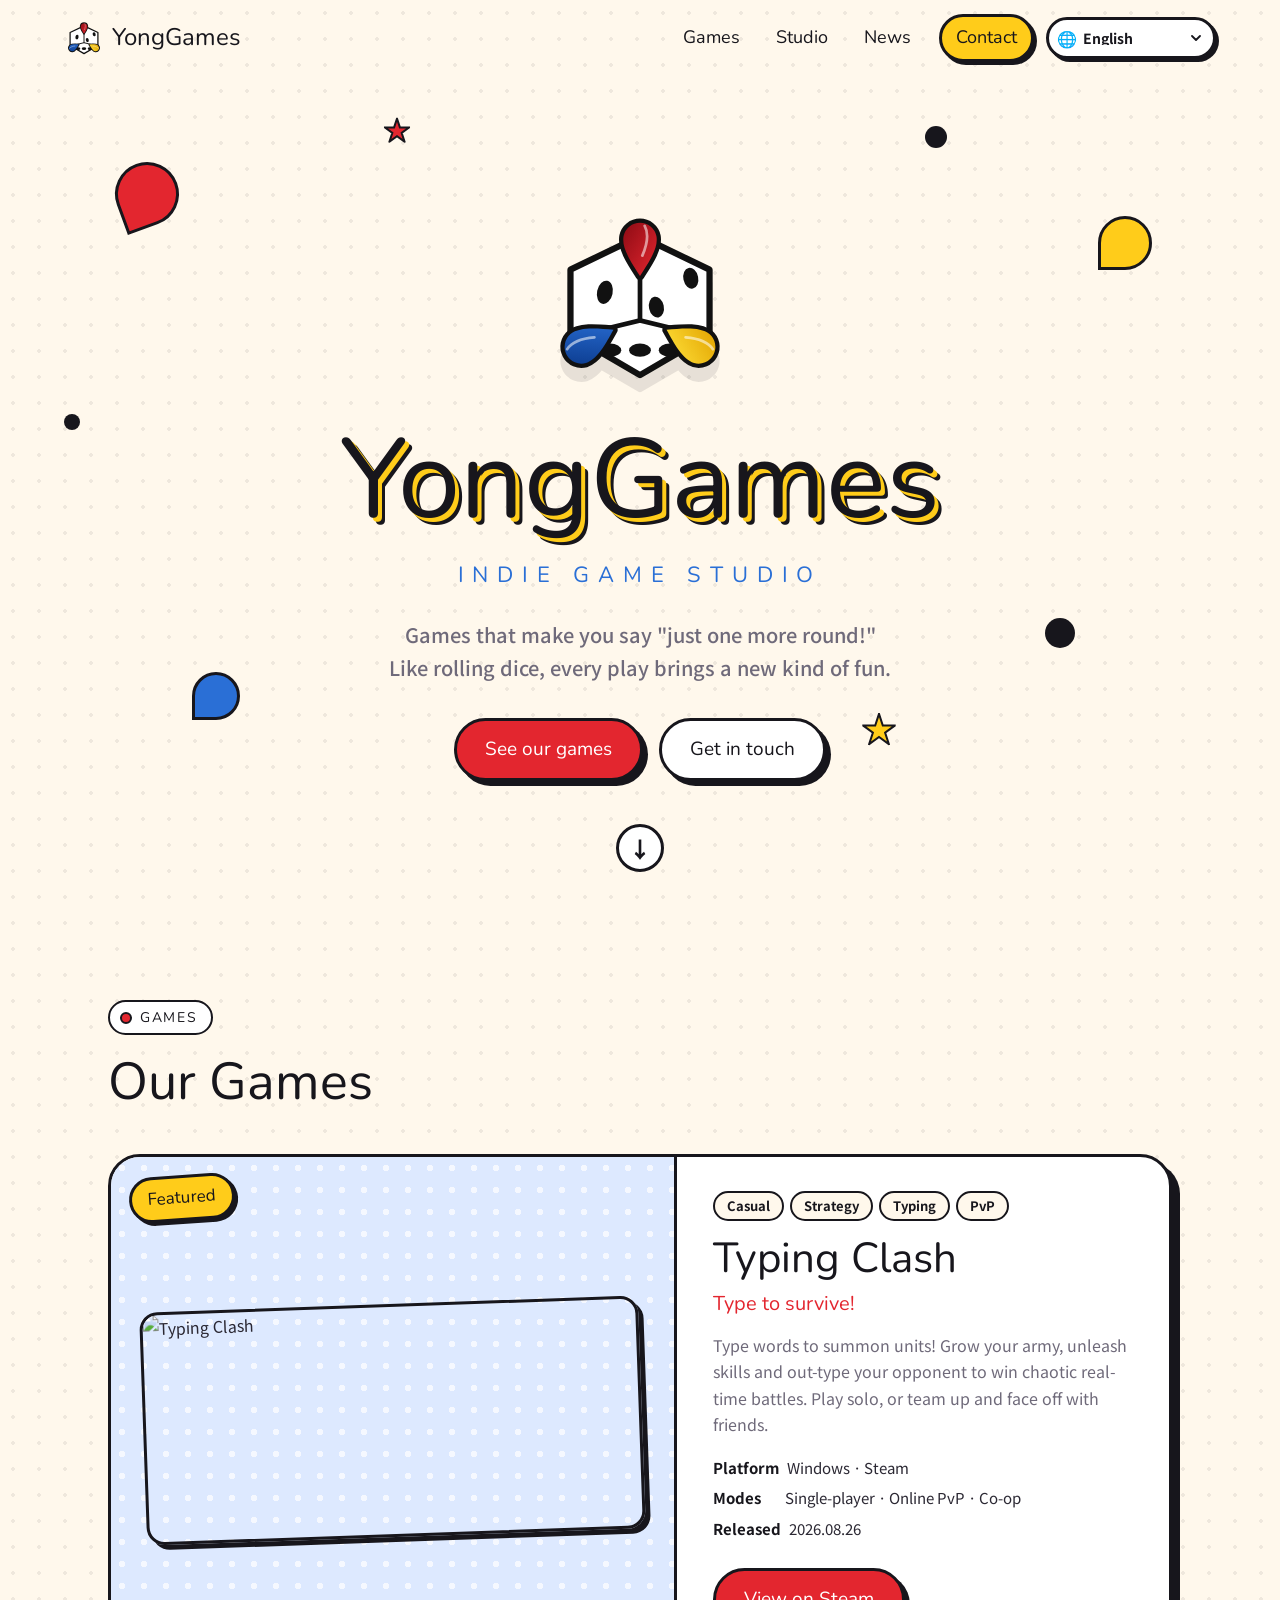
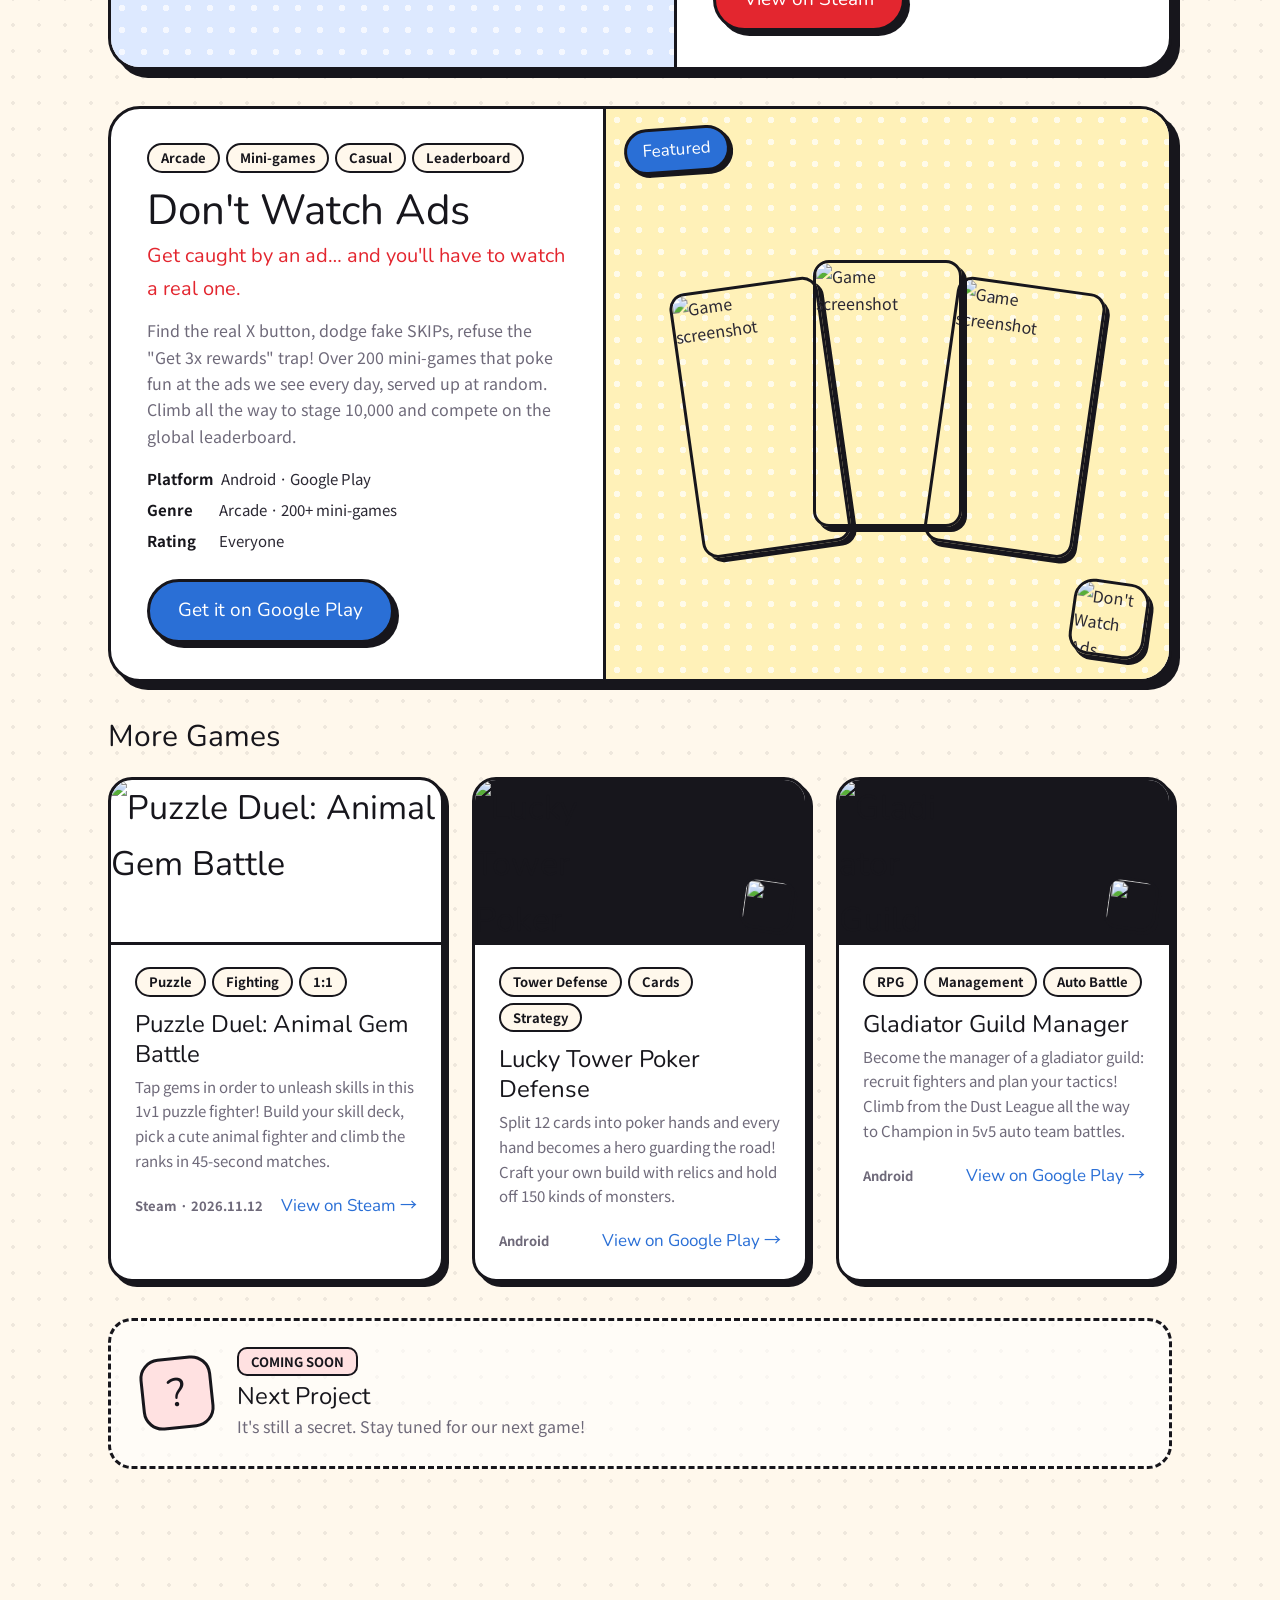
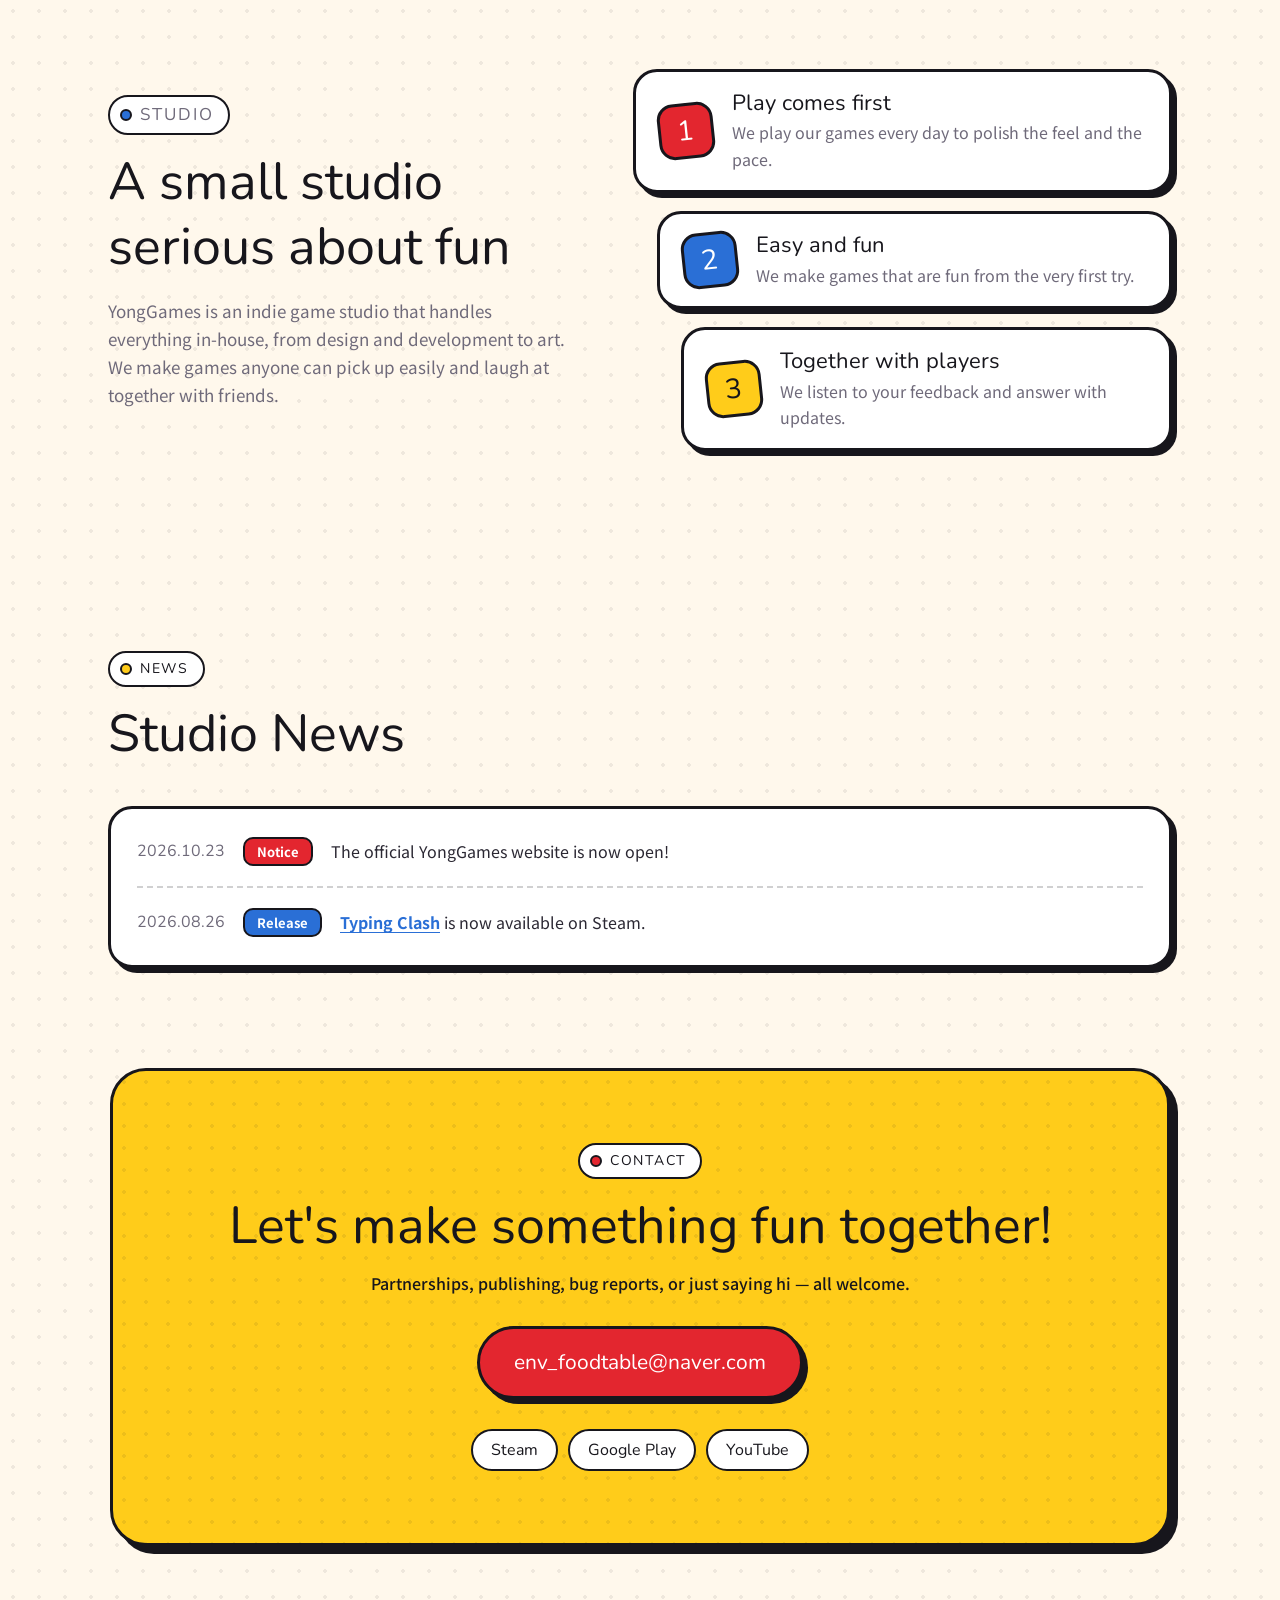
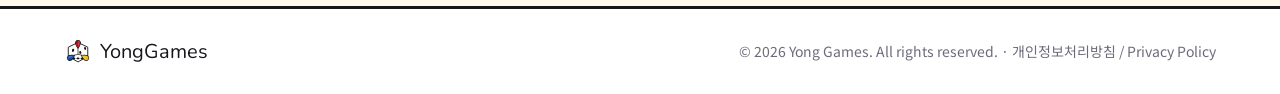
==== commit 29b5d8f5: "게임 3종 추가 (Puzzle Duel, 운빨 탑 포커 디펜스, 검투사 길드 키우기) + 26개 언어 번역 - 더 많은 게임 카드 그리드 추가, 모바일 게임은 스크린샷 3장으로 커" ====
--- a/index.html
+++ b/index.html
@@ -190,6 +190,164 @@
           </div>
         </article>
 
+        <h3 class="subhead reveal" data-i18n="games.more">더 많은 게임</h3>
+        <div class="game-grid">
+          <!-- Puzzle Duel (Steam) -->
+          <article class="game-card reveal">
+            <a
+              class="game-cover"
+              href="https://store.steampowered.com/app/5513230/Puzzle_Duel_Animal_Gem_Battle/"
+              target="_blank"
+              rel="noopener"
+            >
+              <img
+                src="https://shared.fastly.steamstatic.com/store_item_assets/steam/apps/5513230/7704ed2345f88d732a2972dc09cbdd769b1ca6f9/header_koreana.jpg"
+                data-i18n-attr="src:pd.img"
+                alt="Puzzle Duel: Animal Gem Battle"
+                loading="lazy"
+              />
+            </a>
+            <div class="game-body">
+              <div class="tags">
+                <span data-i18n="tag.puzzle">퍼즐</span><span data-i18n="tag.fighting">격투</span
+                ><span>1:1</span>
+              </div>
+              <h3>Puzzle Duel: Animal Gem Battle</h3>
+              <p data-i18n="pd.desc">
+                보석을 순서대로 눌러 기술을 쏘는 1:1 퍼즐 격투! 기술 덱을 짜고 귀여운 동물 파이터를 골라 45초
+                대전으로 랭킹을 올리세요.
+              </p>
+              <div class="game-meta">
+                <span class="platform">Steam · 2026.11.12</span>
+                <a
+                  class="link"
+                  href="https://store.steampowered.com/app/5513230/Puzzle_Duel_Animal_Gem_Battle/"
+                  target="_blank"
+                  rel="noopener"
+                  data-i18n="games.steamLink"
+                  >Steam에서 보기 →</a
+                >
+              </div>
+            </div>
+          </article>
+
+          <!-- 운빨 탑 포커 디펜스 (Google Play) -->
+          <article class="game-card reveal">
+            <a
+              class="game-cover mini-phones cover-red"
+              href="https://play.google.com/store/apps/details?id=com.yonggames.pokerdefense"
+              target="_blank"
+              rel="noopener"
+            >
+              <img
+                class="mini-shot"
+                src="https://play-lh.googleusercontent.com/st5YSr14mpERVEcJJHbTvfWnlqUFusqU8qvSRfhYzbJuOSIS1N4D_zybTgF2C-af_v--2IqPsYtAw3ZXguHH2A=h400-rw"
+                data-i18n-attr="alt:pk.title"
+                alt="운빨 탑 포커 디펜스"
+                loading="lazy"
+              />
+              <img
+                class="mini-shot"
+                src="https://play-lh.googleusercontent.com/sPe4_re9bYOLwdX8U9NgV9J8gI8kaLDtFCQIfCdXF6i3xDgydbLPamvP1Tb9MSfZHB_1rV9rN0CibdaoqxlW=h400-rw"
+                alt=""
+                loading="lazy"
+              />
+              <img
+                class="mini-shot"
+                src="https://play-lh.googleusercontent.com/x4DTe1SODeDxT-0vY6TNumUtmCkO4jx3nMGa6RzsdeuQSoV3Wfk9Uub7epHNUWBpV264bykIyOWk0u4igSa6rFA=h400-rw"
+                alt=""
+                loading="lazy"
+              />
+              <img
+                class="mini-icon"
+                src="https://play-lh.googleusercontent.com/Kmjva18Iz30y0Zvlghtd4cvzsL1Z8_mlnYzqtbuBJMnBHWqdT2mutRwuo00a0z_th8917oFOkd8XVll0KWj-rA=w160-h160-rw"
+                alt=""
+                loading="lazy"
+              />
+            </a>
+            <div class="game-body">
+              <div class="tags">
+                <span data-i18n="tag.towerDefense">타워 디펜스</span><span data-i18n="tag.card">카드</span
+                ><span data-i18n="tag.strategy">전략</span>
+              </div>
+              <h3 data-i18n="pk.title">운빨 탑 포커 디펜스</h3>
+              <p data-i18n="pk.desc">
+                카드 12장을 포커 족보로 나눠 내면 전부 영웅이 되어 길목을 지켜요! 유물로 나만의 빌드를 만들고
+                150종의 몬스터를 막아내세요.
+              </p>
+              <div class="game-meta">
+                <span class="platform">Android</span>
+                <a
+                  class="link"
+                  href="https://play.google.com/store/apps/details?id=com.yonggames.pokerdefense"
+                  target="_blank"
+                  rel="noopener"
+                  data-i18n="games.playLink"
+                  >Google Play에서 보기 →</a
+                >
+              </div>
+            </div>
+          </article>
+
+          <!-- 검투사 길드 키우기 (Google Play) -->
+          <article class="game-card reveal">
+            <a
+              class="game-cover mini-phones cover-blue"
+              href="https://play.google.com/store/apps/details?id=com.yonggames.gladiatorguild"
+              target="_blank"
+              rel="noopener"
+            >
+              <img
+                class="mini-shot"
+                src="https://play-lh.googleusercontent.com/d_PzztKyvqmECL388zV58568dP4FzBss7HQh1D6YoUXRzRDj9OdYcp_ktAgVCNib_dgcFT1ehSdOIkx-7B6z6B4=h400-rw"
+                data-i18n-attr="alt:gg.title"
+                alt="검투사 길드 키우기"
+                loading="lazy"
+              />
+              <img
+                class="mini-shot"
+                src="https://play-lh.googleusercontent.com/1CLgw-w2vWrVfc4_ifXhsW8qaxXwo1IY4PIslCu3ExEhNpPyqBxuUsGpEL_D5xthUuCtZ0uwEIOEHp5REt1f=h400-rw"
+                alt=""
+                loading="lazy"
+              />
+              <img
+                class="mini-shot"
+                src="https://play-lh.googleusercontent.com/wf_lyXJPuFiIftRebSOZ7ubXRcVrqnbB_et8F4aEj0XB-BYuLAni-nFcd5WWIYFQNel8lLrch_eebe-XK__Kbw=h400-rw"
+                alt=""
+                loading="lazy"
+              />
+              <img
+                class="mini-icon"
+                src="https://play-lh.googleusercontent.com/S_3hfKXPHtBuMLeSJ1-D57szbkXmgyuxUsTHO7VnM-jj-1yADqUTcK1kFcWilA1W50RZjquyfT9w5w24edtqaQ=w160-h160-rw"
+                alt=""
+                loading="lazy"
+              />
+            </a>
+            <div class="game-body">
+              <div class="tags">
+                <span data-i18n="tag.rpg">RPG</span><span data-i18n="tag.management">경영</span
+                ><span data-i18n="tag.autoBattle">자동 전투</span>
+              </div>
+              <h3 data-i18n="gg.title">검투사 길드 키우기</h3>
+              <p data-i18n="gg.desc">
+                검투사 길드의 감독이 되어 전사를 영입하고 작전을 짜세요! 5대5 자동 팀 전투로 흙먼지 리그부터
+                챔피언 리그까지 올라가요.
+              </p>
+              <div class="game-meta">
+                <span class="platform">Android</span>
+                <a
+                  class="link"
+                  href="https://play.google.com/store/apps/details?id=com.yonggames.gladiatorguild"
+                  target="_blank"
+                  rel="noopener"
+                  data-i18n="games.playLink"
+                  >Google Play에서 보기 →</a
+                >
+              </div>
+            </div>
+          </article>
+        </div>
+
         <article class="coming reveal">
           <span class="coming-q">?</span>
           <div>
--- a/styles.css
+++ b/styles.css
@@ -590,6 +590,77 @@
   color: var(--muted);
 }
 
+/* 더 많은 게임 */
+.subhead {
+  margin: 12px 0 22px;
+  font-size: clamp(24px, 3vw, 30px);
+}
+
+.game-grid {
+  margin-bottom: 36px;
+}
+
+.game-cover {
+  overflow: hidden;
+}
+
+.game-card:hover .game-cover > img:only-child {
+  transform: scale(1.04);
+}
+
+.game-cover > img:only-child {
+  transition: transform 0.4s ease;
+}
+
+.cover-red {
+  background:
+    radial-gradient(circle, rgba(255, 255, 255, 0.6) 3px, transparent 3px) 0 0 / 22px 22px,
+    var(--red-soft);
+}
+
+/* 세로 스크린샷 3장으로 커버를 꽉 채움 + 아이콘 */
+.game-cover.mini-phones {
+  display: flex;
+  align-items: stretch;
+  gap: 3px;
+  background: var(--ink);
+}
+
+.mini-phones .mini-shot {
+  position: static;
+  flex: 1 1 0;
+  min-width: 0;
+  width: auto;
+  height: 100%;
+  object-fit: cover;
+  object-position: top;
+  transition: transform 0.4s ease;
+}
+
+.game-card:hover .mini-phones .mini-shot { transform: scale(1.04); }
+
+.mini-phones .mini-icon {
+  position: absolute;
+  inset: auto 12px 12px auto;
+  z-index: 2;
+  width: 52px;
+  height: 52px;
+  border: var(--border);
+  border-radius: 14px;
+  box-shadow: 3px 3px 0 var(--ink);
+  transform: rotate(8deg);
+}
+
+[dir="rtl"] .mini-phones .mini-icon {
+  inset: auto auto 12px 12px;
+}
+
+.platform {
+  font-size: 13px;
+  font-weight: 700;
+  color: var(--muted);
+}
+
 /* 게임 카드 */
 .game-grid {
   display: grid;
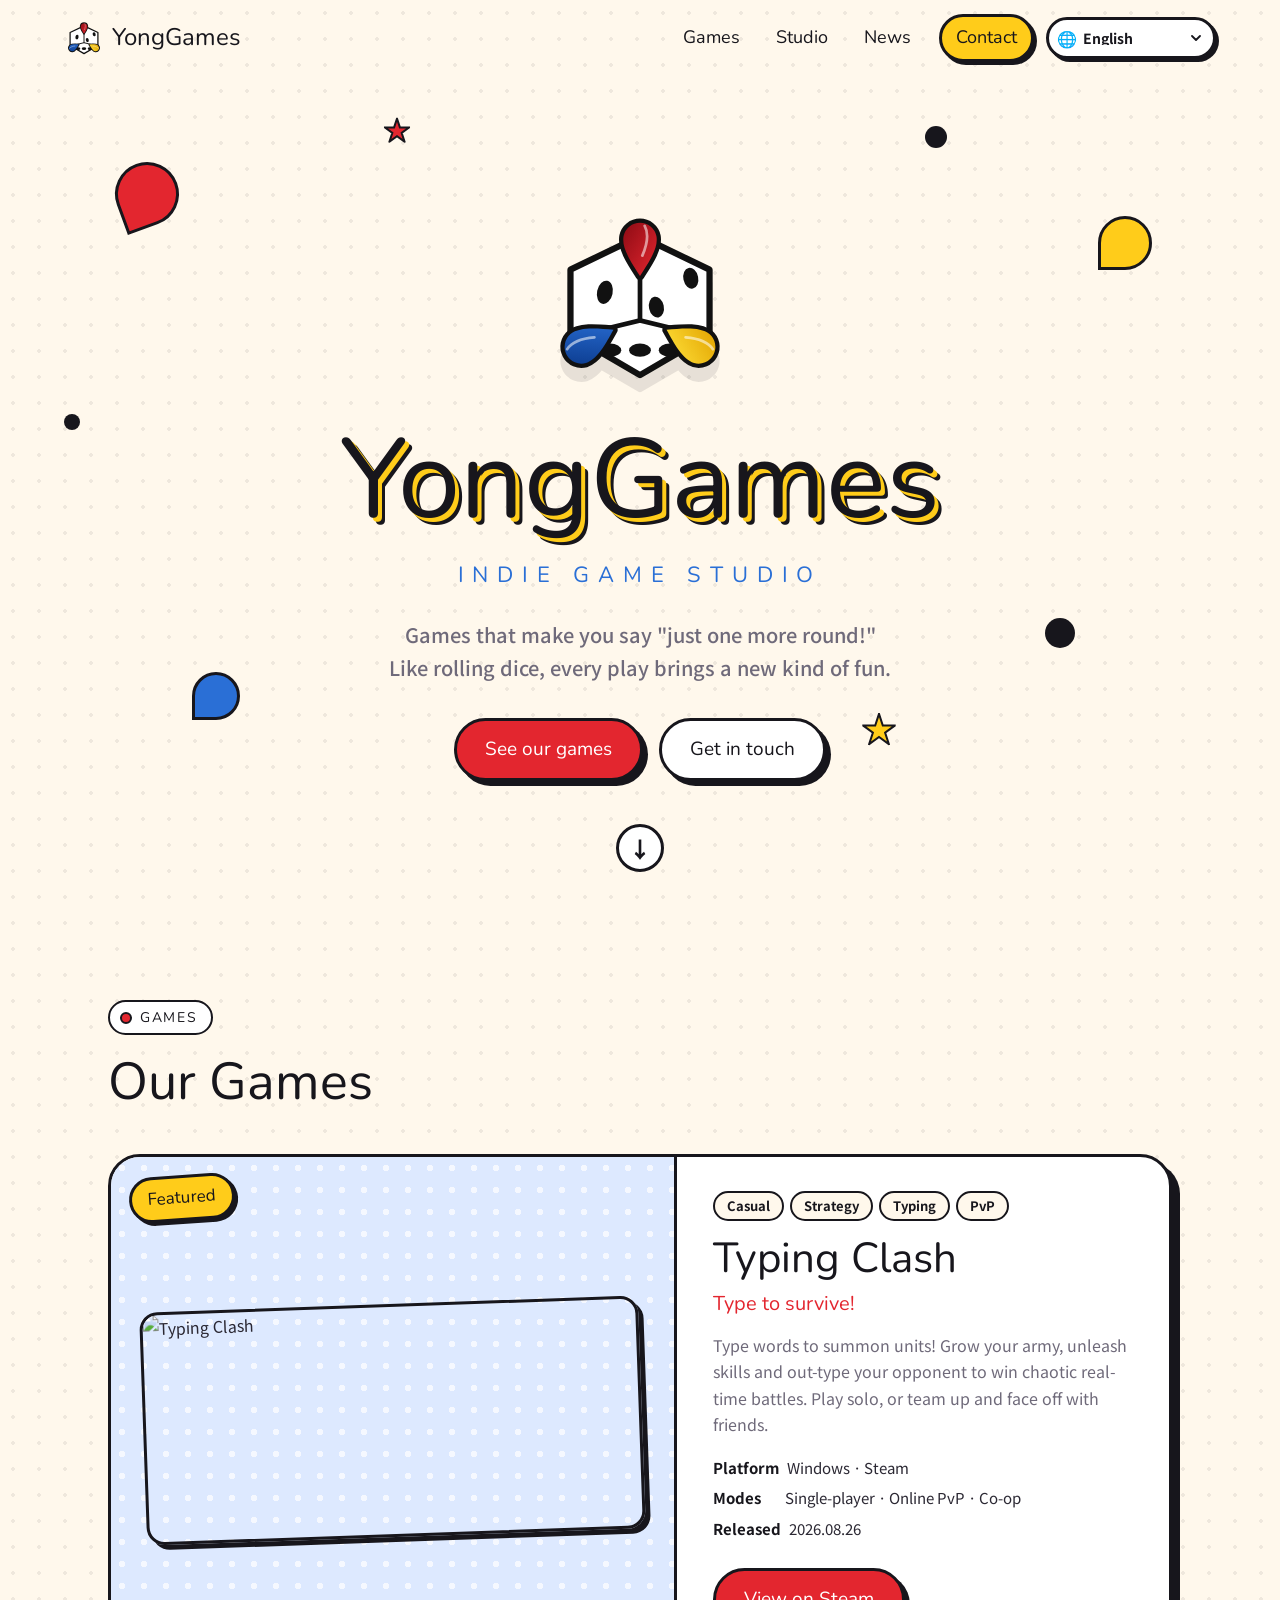
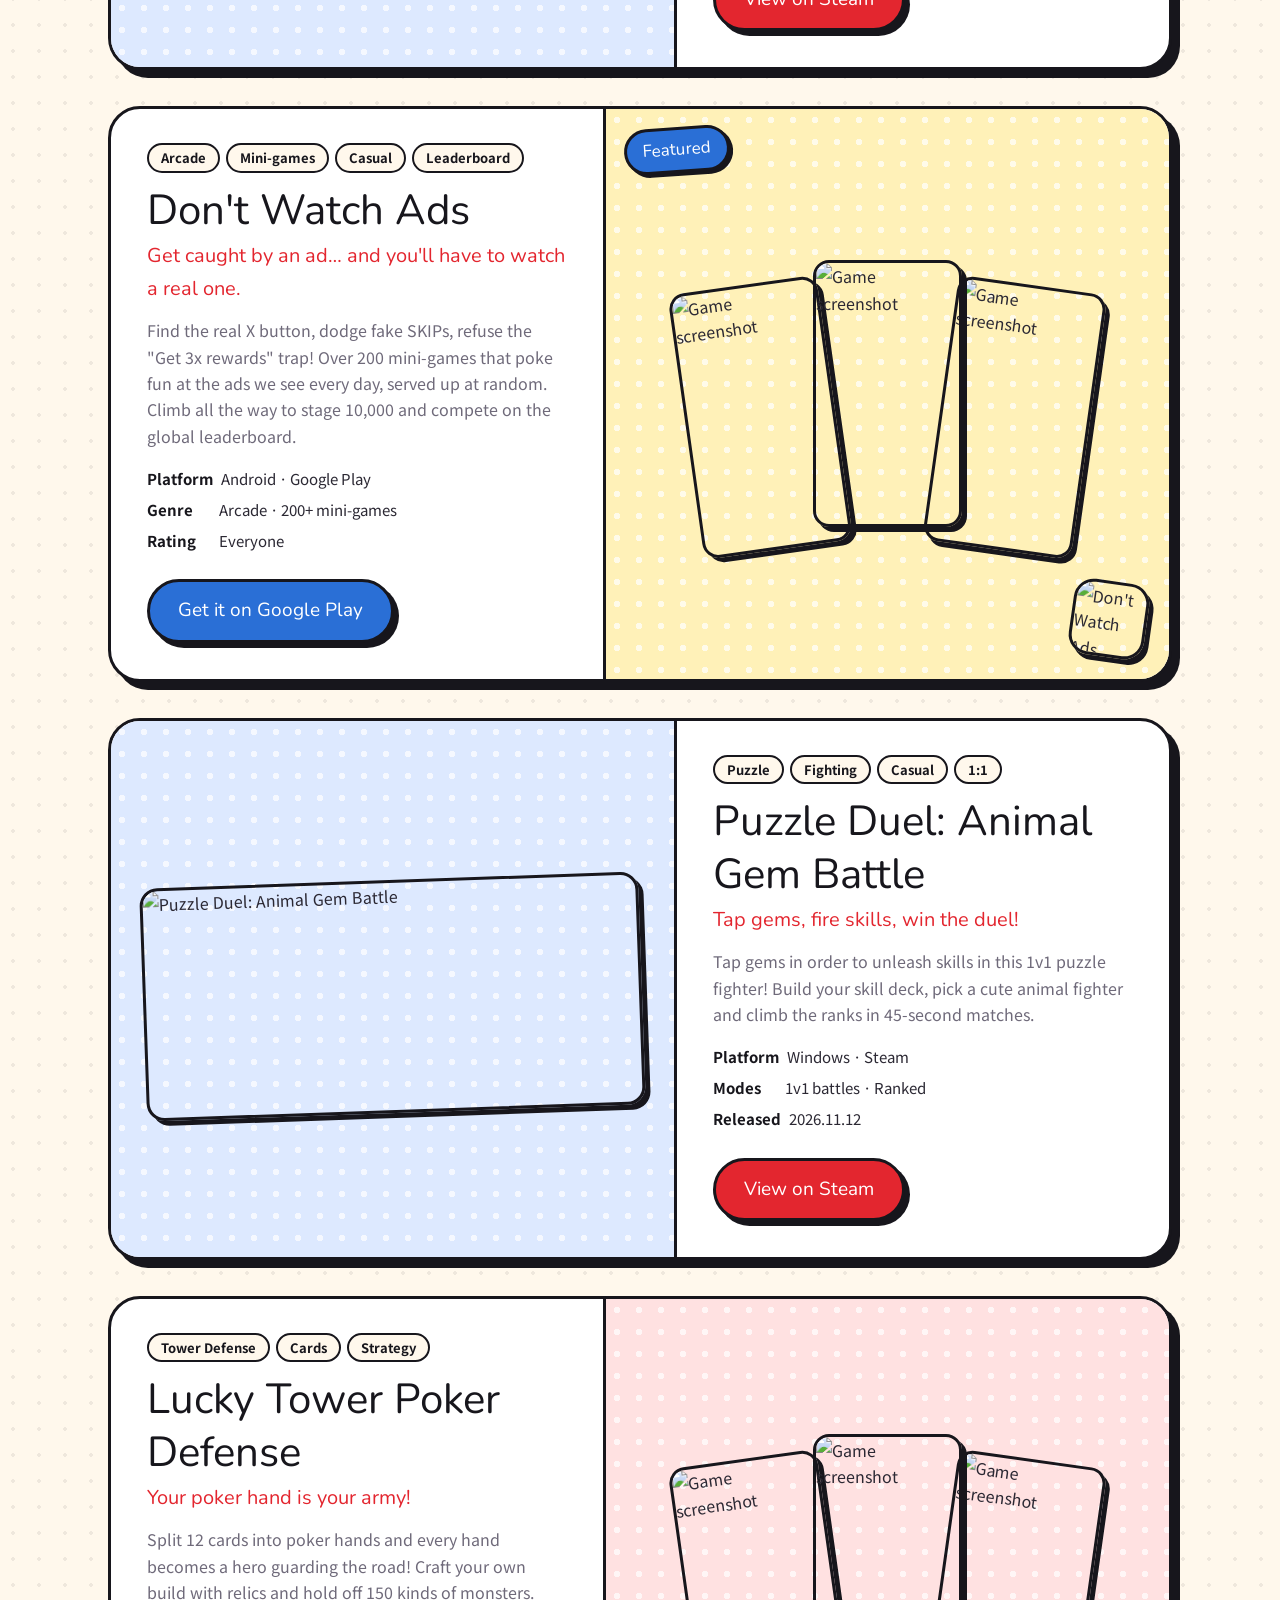
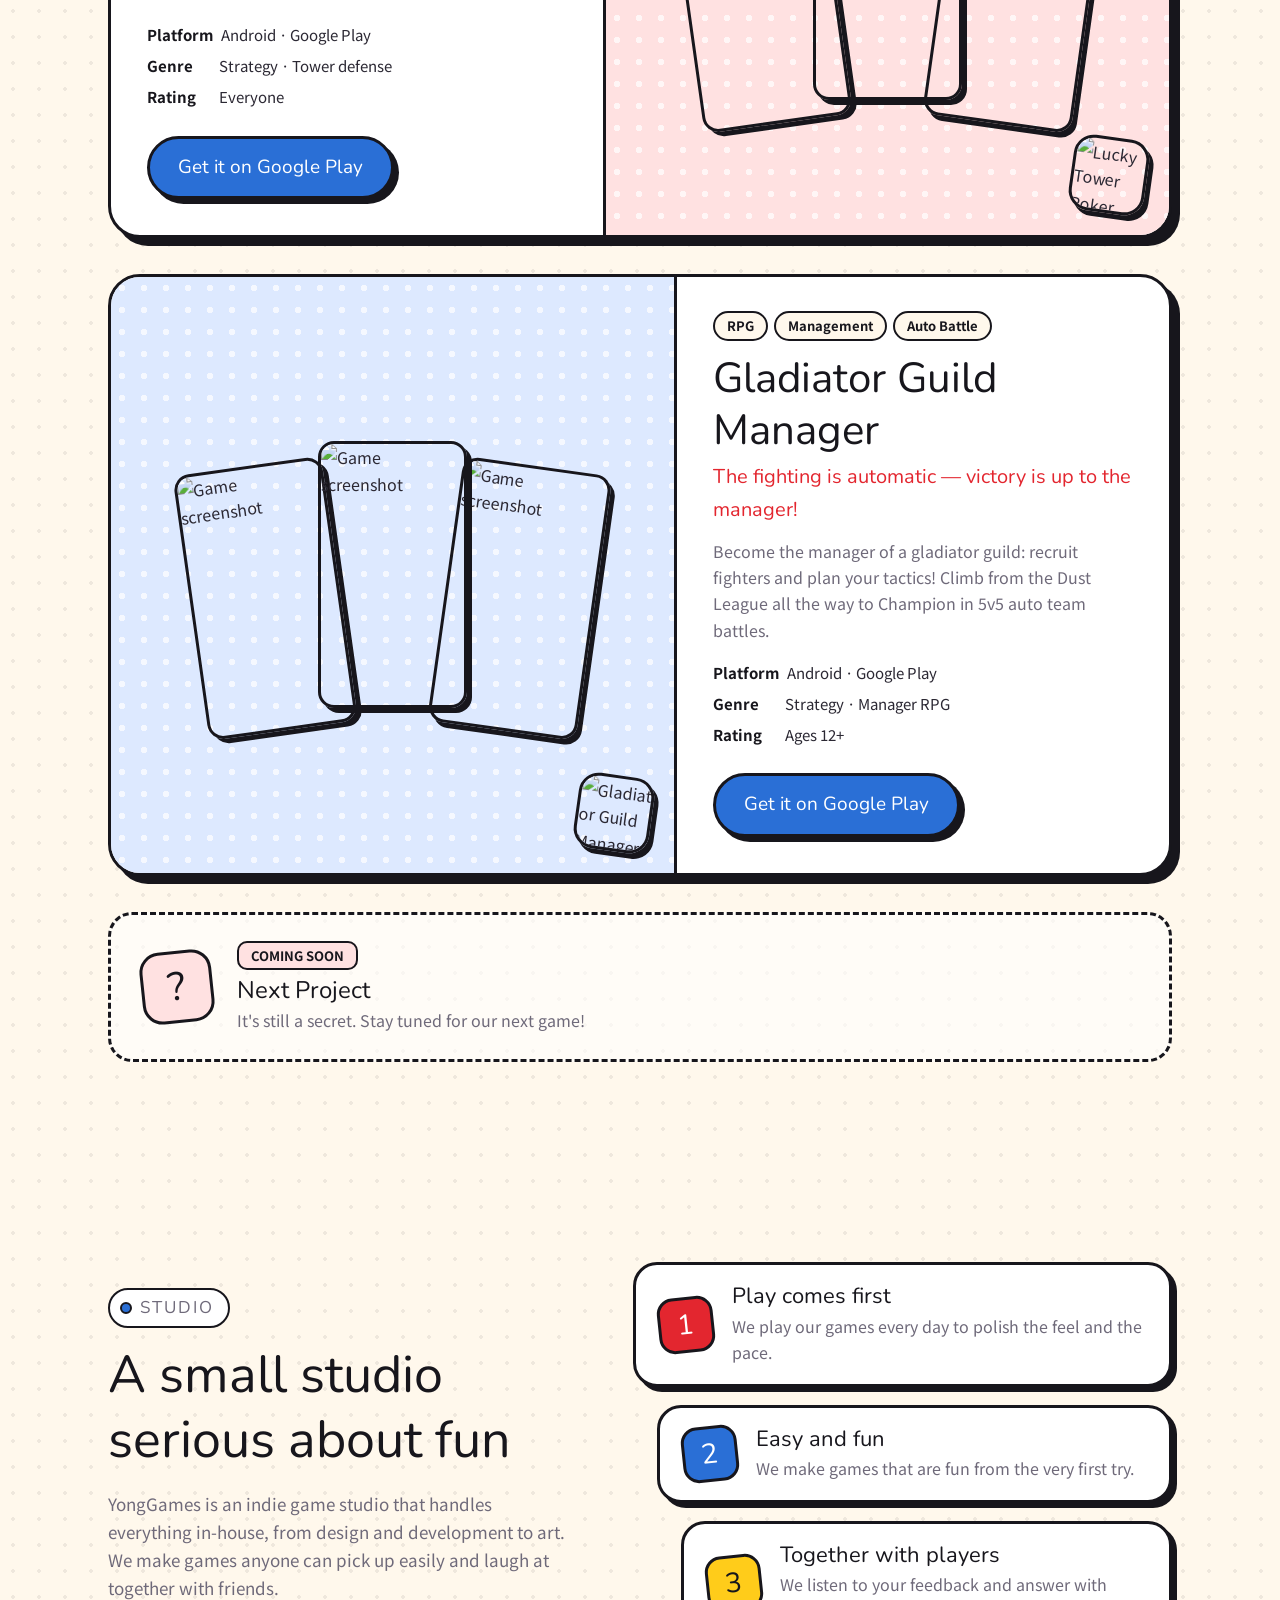
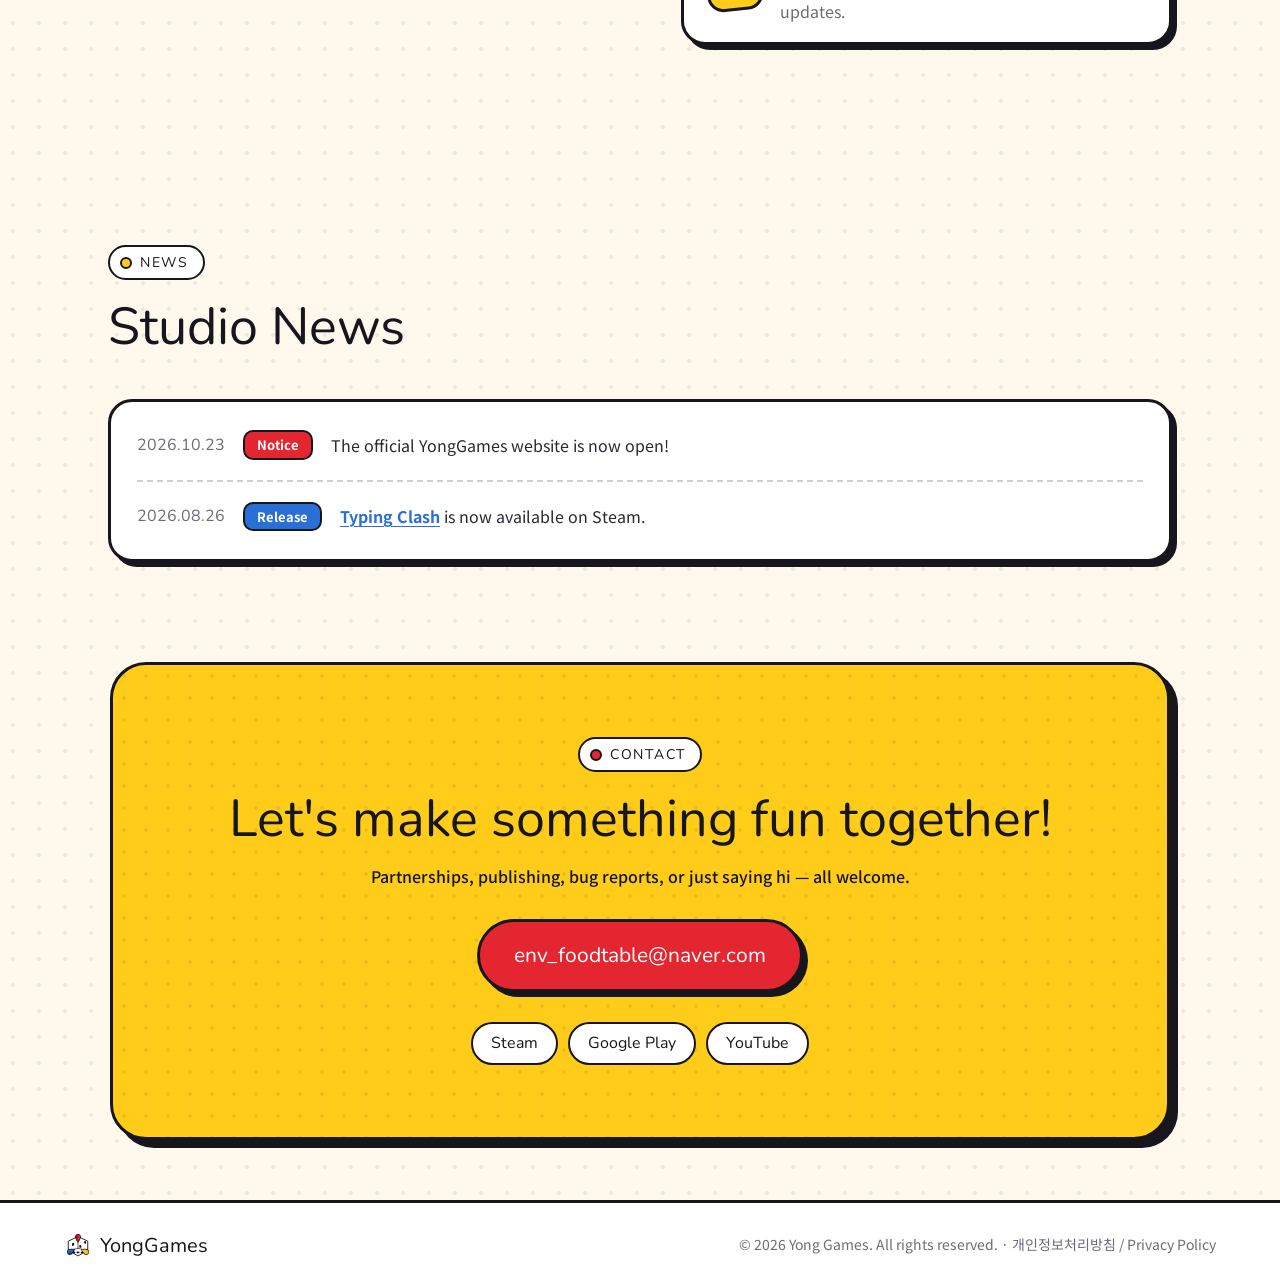
==== commit 382e0cc8: "새 게임 3종을 대표 게임과 같은 큰 카드 형식으로 변경 - Puzzle Duel / 운빨 탑 포커 디펜스 / 검투사 길드 키우기를 featured 형식으로 좌우 번갈아 배치 - " ====
--- a/index.html
+++ b/index.html
@@ -190,163 +190,175 @@
           </div>
         </article>
 
-        <h3 class="subhead reveal" data-i18n="games.more">더 많은 게임</h3>
-        <div class="game-grid">
-          <!-- Puzzle Duel (Steam) -->
-          <article class="game-card reveal">
+        <!-- 게임 3: Puzzle Duel (Steam) -->
+        <article class="featured reveal">
+          <a
+            class="featured-cover"
+            href="https://store.steampowered.com/app/5513230/Puzzle_Duel_Animal_Gem_Battle/"
+            target="_blank"
+            rel="noopener"
+          >
+            <img
+              src="https://shared.fastly.steamstatic.com/store_item_assets/steam/apps/5513230/7704ed2345f88d732a2972dc09cbdd769b1ca6f9/header_koreana.jpg"
+              data-i18n-attr="src:pd.img"
+              alt="Puzzle Duel: Animal Gem Battle"
+              loading="lazy"
+            />
+          </a>
+          <div class="featured-body">
+            <div class="tags">
+              <span data-i18n="tag.puzzle">퍼즐</span><span data-i18n="tag.fighting">격투</span
+              ><span data-i18n="tag.casual">캐주얼</span><span>1:1</span>
+            </div>
+            <h3>Puzzle Duel: Animal Gem Battle</h3>
+            <p class="tagline" data-i18n="pd.tagline">보석을 누르고, 기술을 쏘고, 대결에서 이기세요!</p>
+            <p data-i18n="pd.desc">
+              보석을 순서대로 눌러 기술을 쏘는 1:1 퍼즐 격투! 기술 덱을 짜고 귀여운 동물 파이터를 골라 45초
+              대전으로 랭킹을 올리세요.
+            </p>
+            <ul class="facts">
+              <li><strong data-i18n="fact.platform">플랫폼</strong>Windows · Steam</li>
+              <li><strong data-i18n="fact.modes">모드</strong><span data-i18n="pd.modes">1:1 대전 · 랭크전</span></li>
+              <li><strong data-i18n="fact.release">출시</strong>2026.11.12</li>
+            </ul>
             <a
-              class="game-cover"
+              class="btn btn-primary"
               href="https://store.steampowered.com/app/5513230/Puzzle_Duel_Animal_Gem_Battle/"
               target="_blank"
               rel="noopener"
+              data-i18n="tc.cta"
+              >Steam에서 보기</a
             >
-              <img
-                src="https://shared.fastly.steamstatic.com/store_item_assets/steam/apps/5513230/7704ed2345f88d732a2972dc09cbdd769b1ca6f9/header_koreana.jpg"
-                data-i18n-attr="src:pd.img"
-                alt="Puzzle Duel: Animal Gem Battle"
-                loading="lazy"
-              />
-            </a>
-            <div class="game-body">
-              <div class="tags">
-                <span data-i18n="tag.puzzle">퍼즐</span><span data-i18n="tag.fighting">격투</span
-                ><span>1:1</span>
-              </div>
-              <h3>Puzzle Duel: Animal Gem Battle</h3>
-              <p data-i18n="pd.desc">
-                보석을 순서대로 눌러 기술을 쏘는 1:1 퍼즐 격투! 기술 덱을 짜고 귀여운 동물 파이터를 골라 45초
-                대전으로 랭킹을 올리세요.
-              </p>
-              <div class="game-meta">
-                <span class="platform">Steam · 2026.11.12</span>
-                <a
-                  class="link"
-                  href="https://store.steampowered.com/app/5513230/Puzzle_Duel_Animal_Gem_Battle/"
-                  target="_blank"
-                  rel="noopener"
-                  data-i18n="games.steamLink"
-                  >Steam에서 보기 →</a
-                >
-              </div>
-            </div>
-          </article>
-
-          <!-- 운빨 탑 포커 디펜스 (Google Play) -->
-          <article class="game-card reveal">
+          </div>
+        </article>
+
+        <!-- 게임 4: 운빨 탑 포커 디펜스 (Google Play) -->
+        <article class="featured featured-alt reveal">
+          <a
+            class="featured-cover phones cover-pink"
+            href="https://play.google.com/store/apps/details?id=com.yonggames.pokerdefense"
+            target="_blank"
+            rel="noopener"
+          >
+            <img
+              class="app-icon"
+              src="https://play-lh.googleusercontent.com/Kmjva18Iz30y0Zvlghtd4cvzsL1Z8_mlnYzqtbuBJMnBHWqdT2mutRwuo00a0z_th8917oFOkd8XVll0KWj-rA=w240-h240-rw"
+              data-i18n-attr="alt:pk.title"
+              alt="운빨 탑 포커 디펜스"
+              loading="lazy"
+            />
+            <img
+              class="shot"
+              src="https://play-lh.googleusercontent.com/st5YSr14mpERVEcJJHbTvfWnlqUFusqU8qvSRfhYzbJuOSIS1N4D_zybTgF2C-af_v--2IqPsYtAw3ZXguHH2A=h600-rw"
+              data-i18n-attr="alt:dwa.shotAlt"
+              alt="게임 스크린샷"
+              loading="lazy"
+            />
+            <img
+              class="shot"
+              src="https://play-lh.googleusercontent.com/sPe4_re9bYOLwdX8U9NgV9J8gI8kaLDtFCQIfCdXF6i3xDgydbLPamvP1Tb9MSfZHB_1rV9rN0CibdaoqxlW=h600-rw"
+              data-i18n-attr="alt:dwa.shotAlt"
+              alt="게임 스크린샷"
+              loading="lazy"
+            />
+            <img
+              class="shot"
+              src="https://play-lh.googleusercontent.com/x4DTe1SODeDxT-0vY6TNumUtmCkO4jx3nMGa6RzsdeuQSoV3Wfk9Uub7epHNUWBpV264bykIyOWk0u4igSa6rFA=h600-rw"
+              data-i18n-attr="alt:dwa.shotAlt"
+              alt="게임 스크린샷"
+              loading="lazy"
+            />
+          </a>
+          <div class="featured-body">
+            <div class="tags">
+              <span data-i18n="tag.towerDefense">타워 디펜스</span><span data-i18n="tag.card">카드</span
+              ><span data-i18n="tag.strategy">전략</span>
+            </div>
+            <h3 data-i18n="pk.title">운빨 탑 포커 디펜스</h3>
+            <p class="tagline" data-i18n="pk.tagline">포커 족보가 곧 나의 군대!</p>
+            <p data-i18n="pk.desc">
+              카드 12장을 포커 족보로 나눠 내면 전부 영웅이 되어 길목을 지켜요! 유물로 나만의 빌드를 만들고
+              150종의 몬스터를 막아내세요.
+            </p>
+            <ul class="facts">
+              <li><strong data-i18n="fact.platform">플랫폼</strong>Android · Google Play</li>
+              <li><strong data-i18n="fact.genre">장르</strong><span data-i18n="pk.genre">전략 · 타워 디펜스</span></li>
+              <li><strong data-i18n="fact.rating">이용가</strong><span data-i18n="dwa.rating">전체이용가</span></li>
+            </ul>
             <a
-              class="game-cover mini-phones cover-red"
+              class="btn btn-blue"
               href="https://play.google.com/store/apps/details?id=com.yonggames.pokerdefense"
               target="_blank"
               rel="noopener"
+              data-i18n="dwa.cta"
+              >Google Play에서 받기</a
             >
-              <img
-                class="mini-shot"
-                src="https://play-lh.googleusercontent.com/st5YSr14mpERVEcJJHbTvfWnlqUFusqU8qvSRfhYzbJuOSIS1N4D_zybTgF2C-af_v--2IqPsYtAw3ZXguHH2A=h400-rw"
-                data-i18n-attr="alt:pk.title"
-                alt="운빨 탑 포커 디펜스"
-                loading="lazy"
-              />
-              <img
-                class="mini-shot"
-                src="https://play-lh.googleusercontent.com/sPe4_re9bYOLwdX8U9NgV9J8gI8kaLDtFCQIfCdXF6i3xDgydbLPamvP1Tb9MSfZHB_1rV9rN0CibdaoqxlW=h400-rw"
-                alt=""
-                loading="lazy"
-              />
-              <img
-                class="mini-shot"
-                src="https://play-lh.googleusercontent.com/x4DTe1SODeDxT-0vY6TNumUtmCkO4jx3nMGa6RzsdeuQSoV3Wfk9Uub7epHNUWBpV264bykIyOWk0u4igSa6rFA=h400-rw"
-                alt=""
-                loading="lazy"
-              />
-              <img
-                class="mini-icon"
-                src="https://play-lh.googleusercontent.com/Kmjva18Iz30y0Zvlghtd4cvzsL1Z8_mlnYzqtbuBJMnBHWqdT2mutRwuo00a0z_th8917oFOkd8XVll0KWj-rA=w160-h160-rw"
-                alt=""
-                loading="lazy"
-              />
-            </a>
-            <div class="game-body">
-              <div class="tags">
-                <span data-i18n="tag.towerDefense">타워 디펜스</span><span data-i18n="tag.card">카드</span
-                ><span data-i18n="tag.strategy">전략</span>
-              </div>
-              <h3 data-i18n="pk.title">운빨 탑 포커 디펜스</h3>
-              <p data-i18n="pk.desc">
-                카드 12장을 포커 족보로 나눠 내면 전부 영웅이 되어 길목을 지켜요! 유물로 나만의 빌드를 만들고
-                150종의 몬스터를 막아내세요.
-              </p>
-              <div class="game-meta">
-                <span class="platform">Android</span>
-                <a
-                  class="link"
-                  href="https://play.google.com/store/apps/details?id=com.yonggames.pokerdefense"
-                  target="_blank"
-                  rel="noopener"
-                  data-i18n="games.playLink"
-                  >Google Play에서 보기 →</a
-                >
-              </div>
-            </div>
-          </article>
-
-          <!-- 검투사 길드 키우기 (Google Play) -->
-          <article class="game-card reveal">
+          </div>
+        </article>
+
+        <!-- 게임 5: 검투사 길드 키우기 (Google Play) -->
+        <article class="featured reveal">
+          <a
+            class="featured-cover phones"
+            href="https://play.google.com/store/apps/details?id=com.yonggames.gladiatorguild"
+            target="_blank"
+            rel="noopener"
+          >
+            <img
+              class="app-icon"
+              src="https://play-lh.googleusercontent.com/S_3hfKXPHtBuMLeSJ1-D57szbkXmgyuxUsTHO7VnM-jj-1yADqUTcK1kFcWilA1W50RZjquyfT9w5w24edtqaQ=w240-h240-rw"
+              data-i18n-attr="alt:gg.title"
+              alt="검투사 길드 키우기"
+              loading="lazy"
+            />
+            <img
+              class="shot"
+              src="https://play-lh.googleusercontent.com/d_PzztKyvqmECL388zV58568dP4FzBss7HQh1D6YoUXRzRDj9OdYcp_ktAgVCNib_dgcFT1ehSdOIkx-7B6z6B4=h600-rw"
+              data-i18n-attr="alt:dwa.shotAlt"
+              alt="게임 스크린샷"
+              loading="lazy"
+            />
+            <img
+              class="shot"
+              src="https://play-lh.googleusercontent.com/1CLgw-w2vWrVfc4_ifXhsW8qaxXwo1IY4PIslCu3ExEhNpPyqBxuUsGpEL_D5xthUuCtZ0uwEIOEHp5REt1f=h600-rw"
+              data-i18n-attr="alt:dwa.shotAlt"
+              alt="게임 스크린샷"
+              loading="lazy"
+            />
+            <img
+              class="shot"
+              src="https://play-lh.googleusercontent.com/wf_lyXJPuFiIftRebSOZ7ubXRcVrqnbB_et8F4aEj0XB-BYuLAni-nFcd5WWIYFQNel8lLrch_eebe-XK__Kbw=h600-rw"
+              data-i18n-attr="alt:dwa.shotAlt"
+              alt="게임 스크린샷"
+              loading="lazy"
+            />
+          </a>
+          <div class="featured-body">
+            <div class="tags">
+              <span data-i18n="tag.rpg">RPG</span><span data-i18n="tag.management">경영</span
+              ><span data-i18n="tag.autoBattle">자동 전투</span>
+            </div>
+            <h3 data-i18n="gg.title">검투사 길드 키우기</h3>
+            <p class="tagline" data-i18n="gg.tagline">싸움은 자동, 승리는 감독의 판단에 달렸다!</p>
+            <p data-i18n="gg.desc">
+              검투사 길드의 감독이 되어 전사를 영입하고 작전을 짜세요! 5대5 자동 팀 전투로 흙먼지 리그부터
+              챔피언 리그까지 올라가요.
+            </p>
+            <ul class="facts">
+              <li><strong data-i18n="fact.platform">플랫폼</strong>Android · Google Play</li>
+              <li><strong data-i18n="fact.genre">장르</strong><span data-i18n="gg.genre">전략 · 매니저 RPG</span></li>
+              <li><strong data-i18n="fact.rating">이용가</strong><span data-i18n="gg.rating">12세 이상</span></li>
+            </ul>
             <a
-              class="game-cover mini-phones cover-blue"
+              class="btn btn-blue"
               href="https://play.google.com/store/apps/details?id=com.yonggames.gladiatorguild"
               target="_blank"
               rel="noopener"
+              data-i18n="dwa.cta"
+              >Google Play에서 받기</a
             >
-              <img
-                class="mini-shot"
-                src="https://play-lh.googleusercontent.com/d_PzztKyvqmECL388zV58568dP4FzBss7HQh1D6YoUXRzRDj9OdYcp_ktAgVCNib_dgcFT1ehSdOIkx-7B6z6B4=h400-rw"
-                data-i18n-attr="alt:gg.title"
-                alt="검투사 길드 키우기"
-                loading="lazy"
-              />
-              <img
-                class="mini-shot"
-                src="https://play-lh.googleusercontent.com/1CLgw-w2vWrVfc4_ifXhsW8qaxXwo1IY4PIslCu3ExEhNpPyqBxuUsGpEL_D5xthUuCtZ0uwEIOEHp5REt1f=h400-rw"
-                alt=""
-                loading="lazy"
-              />
-              <img
-                class="mini-shot"
-                src="https://play-lh.googleusercontent.com/wf_lyXJPuFiIftRebSOZ7ubXRcVrqnbB_et8F4aEj0XB-BYuLAni-nFcd5WWIYFQNel8lLrch_eebe-XK__Kbw=h400-rw"
-                alt=""
-                loading="lazy"
-              />
-              <img
-                class="mini-icon"
-                src="https://play-lh.googleusercontent.com/S_3hfKXPHtBuMLeSJ1-D57szbkXmgyuxUsTHO7VnM-jj-1yADqUTcK1kFcWilA1W50RZjquyfT9w5w24edtqaQ=w160-h160-rw"
-                alt=""
-                loading="lazy"
-              />
-            </a>
-            <div class="game-body">
-              <div class="tags">
-                <span data-i18n="tag.rpg">RPG</span><span data-i18n="tag.management">경영</span
-                ><span data-i18n="tag.autoBattle">자동 전투</span>
-              </div>
-              <h3 data-i18n="gg.title">검투사 길드 키우기</h3>
-              <p data-i18n="gg.desc">
-                검투사 길드의 감독이 되어 전사를 영입하고 작전을 짜세요! 5대5 자동 팀 전투로 흙먼지 리그부터
-                챔피언 리그까지 올라가요.
-              </p>
-              <div class="game-meta">
-                <span class="platform">Android</span>
-                <a
-                  class="link"
-                  href="https://play.google.com/store/apps/details?id=com.yonggames.gladiatorguild"
-                  target="_blank"
-                  rel="noopener"
-                  data-i18n="games.playLink"
-                  >Google Play에서 보기 →</a
-                >
-              </div>
-            </div>
-          </article>
-        </div>
+          </div>
+        </article>
 
         <article class="coming reveal">
           <span class="coming-q">?</span>
--- a/styles.css
+++ b/styles.css
@@ -554,6 +554,12 @@
   color: #fff;
 }
 
+.featured-cover.cover-pink {
+  background:
+    radial-gradient(circle, rgba(255, 255, 255, 0.7) 3px, transparent 3px) 0 0 / 22px 22px,
+    var(--red-soft);
+}
+
 /* 다음 프로젝트 */
 .coming {
   display: flex;
@@ -587,77 +593,6 @@
 
 .coming p {
   margin: 0;
-  color: var(--muted);
-}
-
-/* 더 많은 게임 */
-.subhead {
-  margin: 12px 0 22px;
-  font-size: clamp(24px, 3vw, 30px);
-}
-
-.game-grid {
-  margin-bottom: 36px;
-}
-
-.game-cover {
-  overflow: hidden;
-}
-
-.game-card:hover .game-cover > img:only-child {
-  transform: scale(1.04);
-}
-
-.game-cover > img:only-child {
-  transition: transform 0.4s ease;
-}
-
-.cover-red {
-  background:
-    radial-gradient(circle, rgba(255, 255, 255, 0.6) 3px, transparent 3px) 0 0 / 22px 22px,
-    var(--red-soft);
-}
-
-/* 세로 스크린샷 3장으로 커버를 꽉 채움 + 아이콘 */
-.game-cover.mini-phones {
-  display: flex;
-  align-items: stretch;
-  gap: 3px;
-  background: var(--ink);
-}
-
-.mini-phones .mini-shot {
-  position: static;
-  flex: 1 1 0;
-  min-width: 0;
-  width: auto;
-  height: 100%;
-  object-fit: cover;
-  object-position: top;
-  transition: transform 0.4s ease;
-}
-
-.game-card:hover .mini-phones .mini-shot { transform: scale(1.04); }
-
-.mini-phones .mini-icon {
-  position: absolute;
-  inset: auto 12px 12px auto;
-  z-index: 2;
-  width: 52px;
-  height: 52px;
-  border: var(--border);
-  border-radius: 14px;
-  box-shadow: 3px 3px 0 var(--ink);
-  transform: rotate(8deg);
-}
-
-[dir="rtl"] .mini-phones .mini-icon {
-  inset: auto auto 12px 12px;
-}
-
-.platform {
-  font-size: 13px;
-  font-weight: 700;
   color: var(--muted);
 }
 
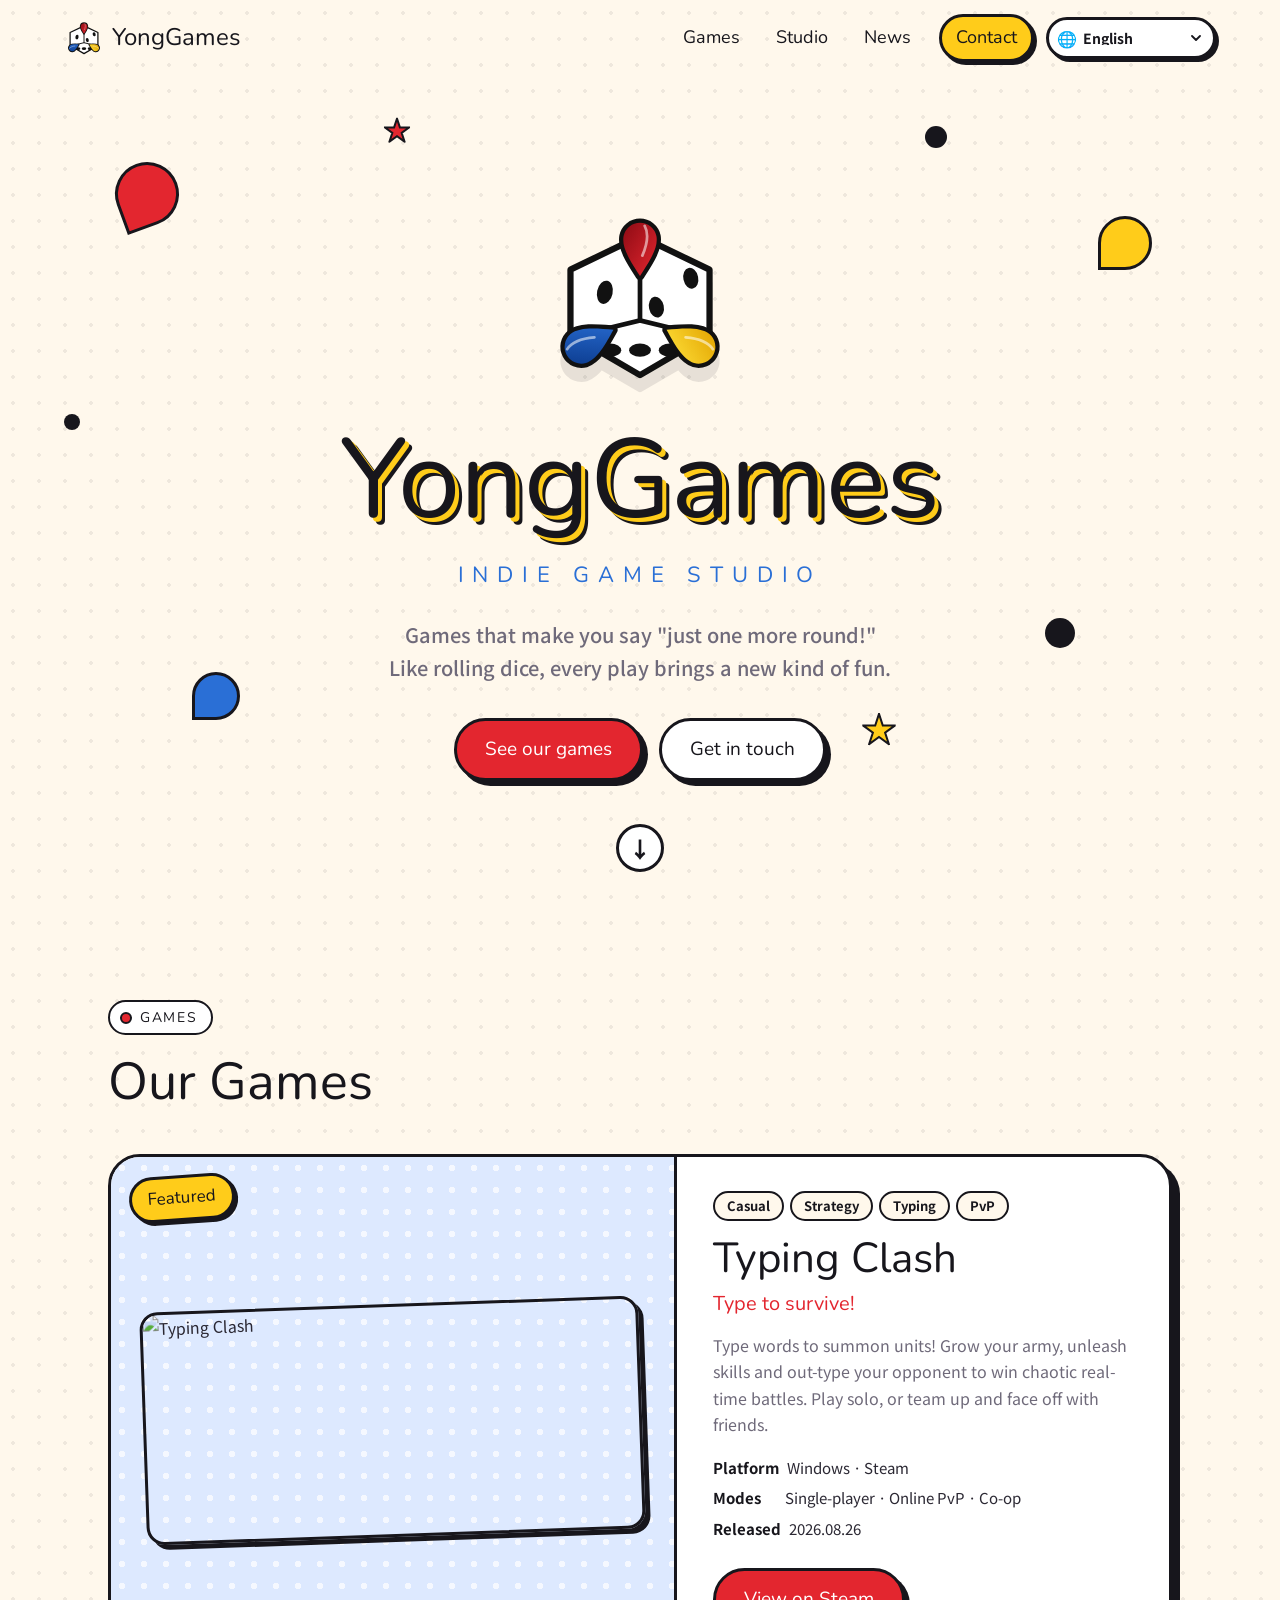
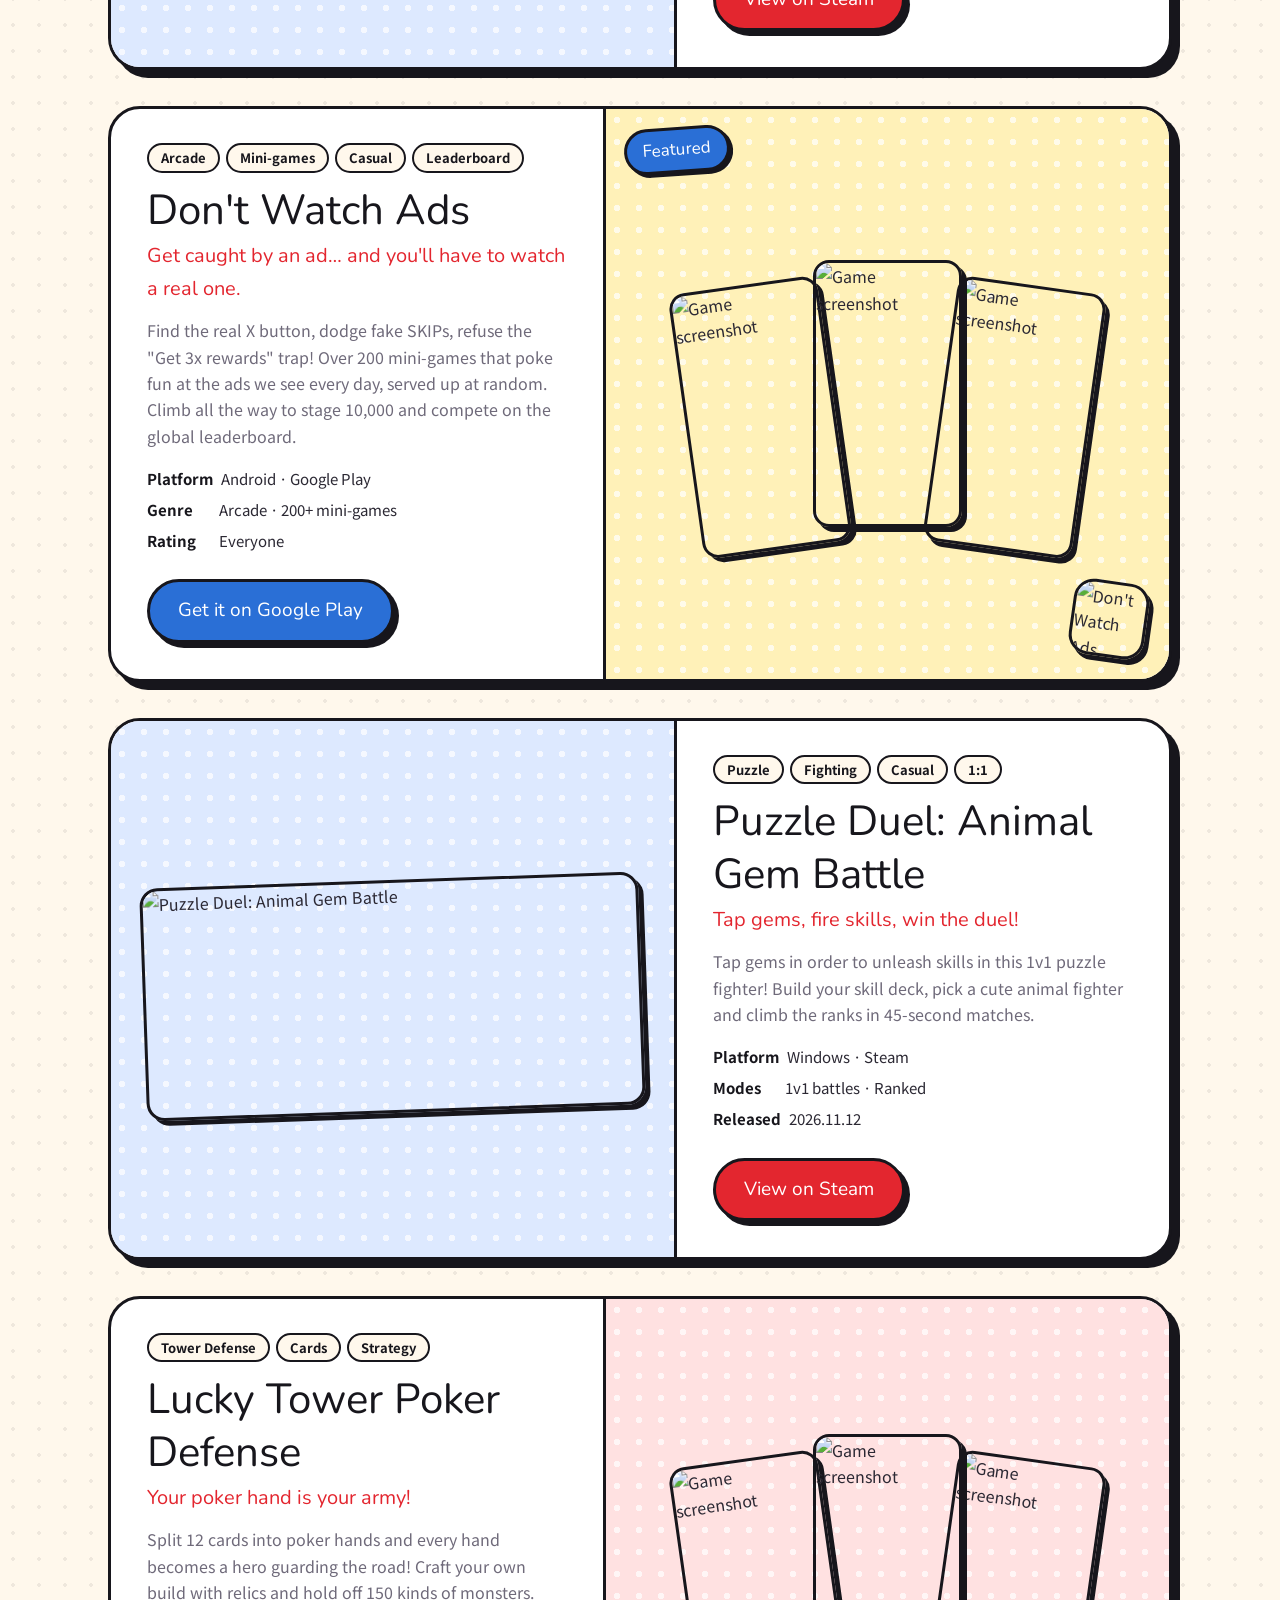
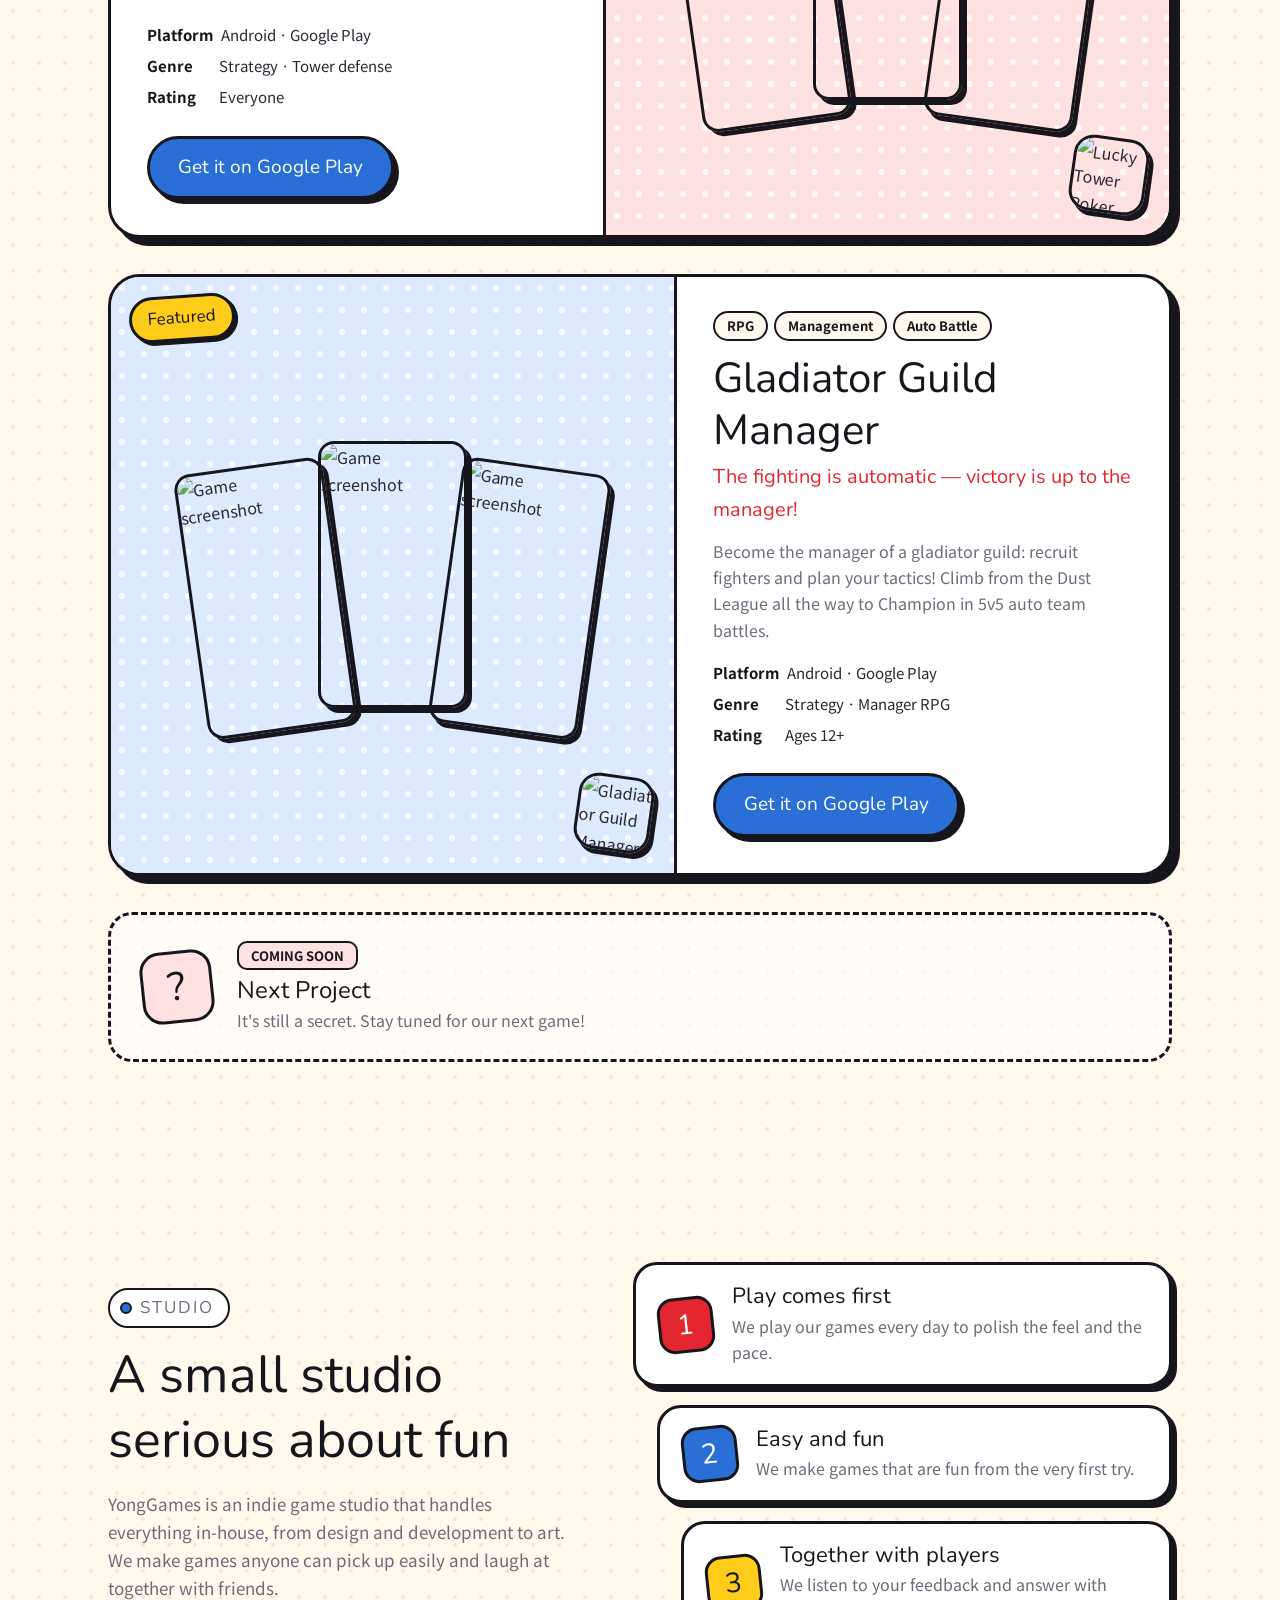
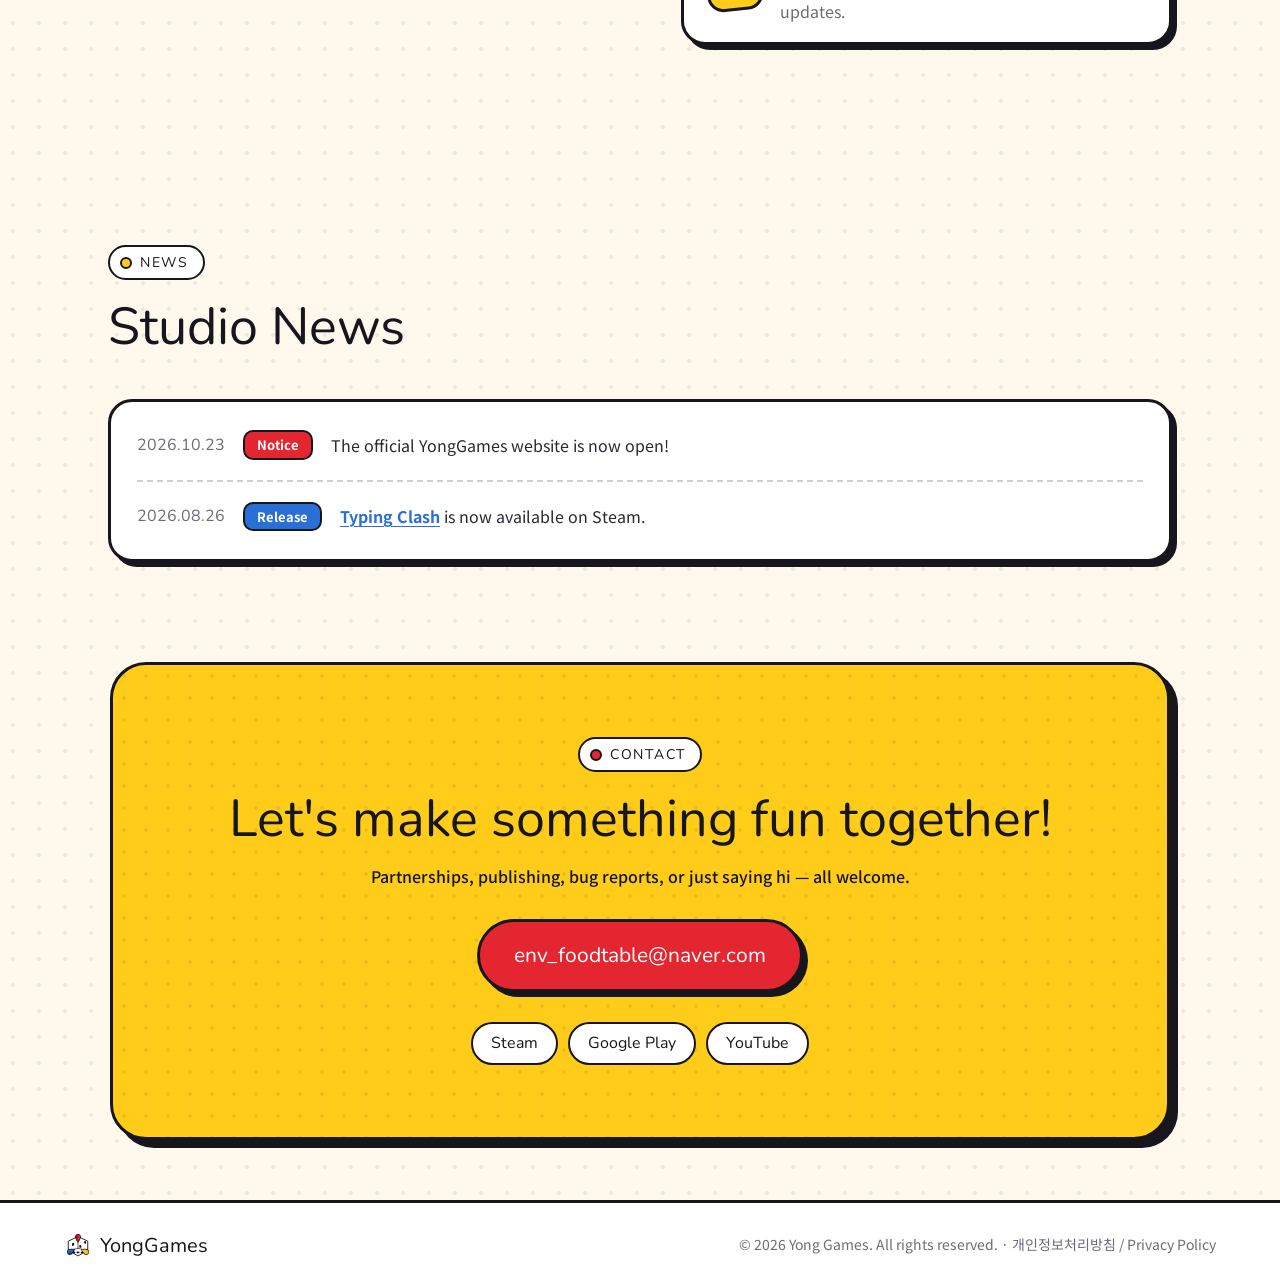
==== commit 86b5b335: "검투사 길드 키우기에 대표 게임 배지 추가 Co-Authored-By: Claude Opus 5.5 <noreply@anthropic.com>" ====
--- a/index.html
+++ b/index.html
@@ -332,6 +332,7 @@
               alt="게임 스크린샷"
               loading="lazy"
             />
+            <span class="badge" data-i18n="games.featured">대표 게임</span>
           </a>
           <div class="featured-body">
             <div class="tags">
--- a/styles.css
+++ b/styles.css
@@ -545,7 +545,7 @@
   color: #fff;
 }
 
-.featured-alt .badge {
+.phones .badge {
   z-index: 2;
 }
 
